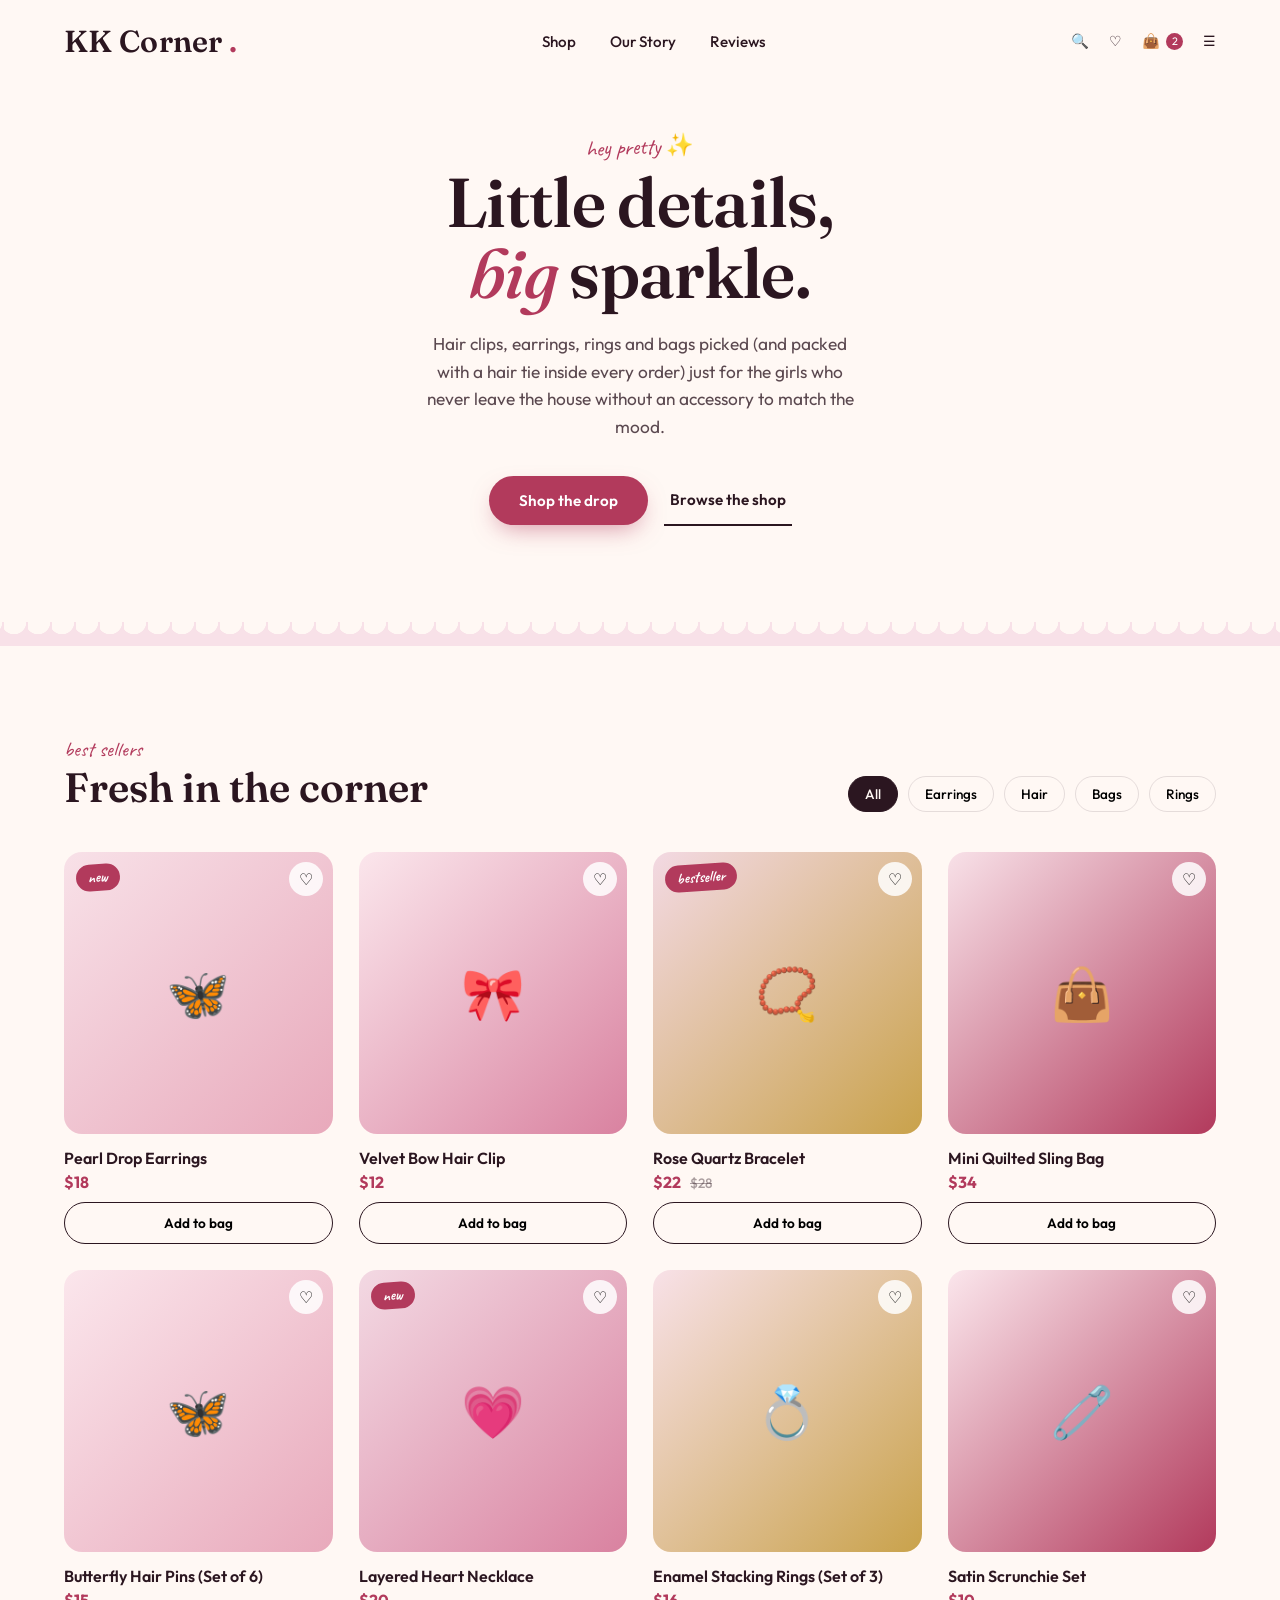
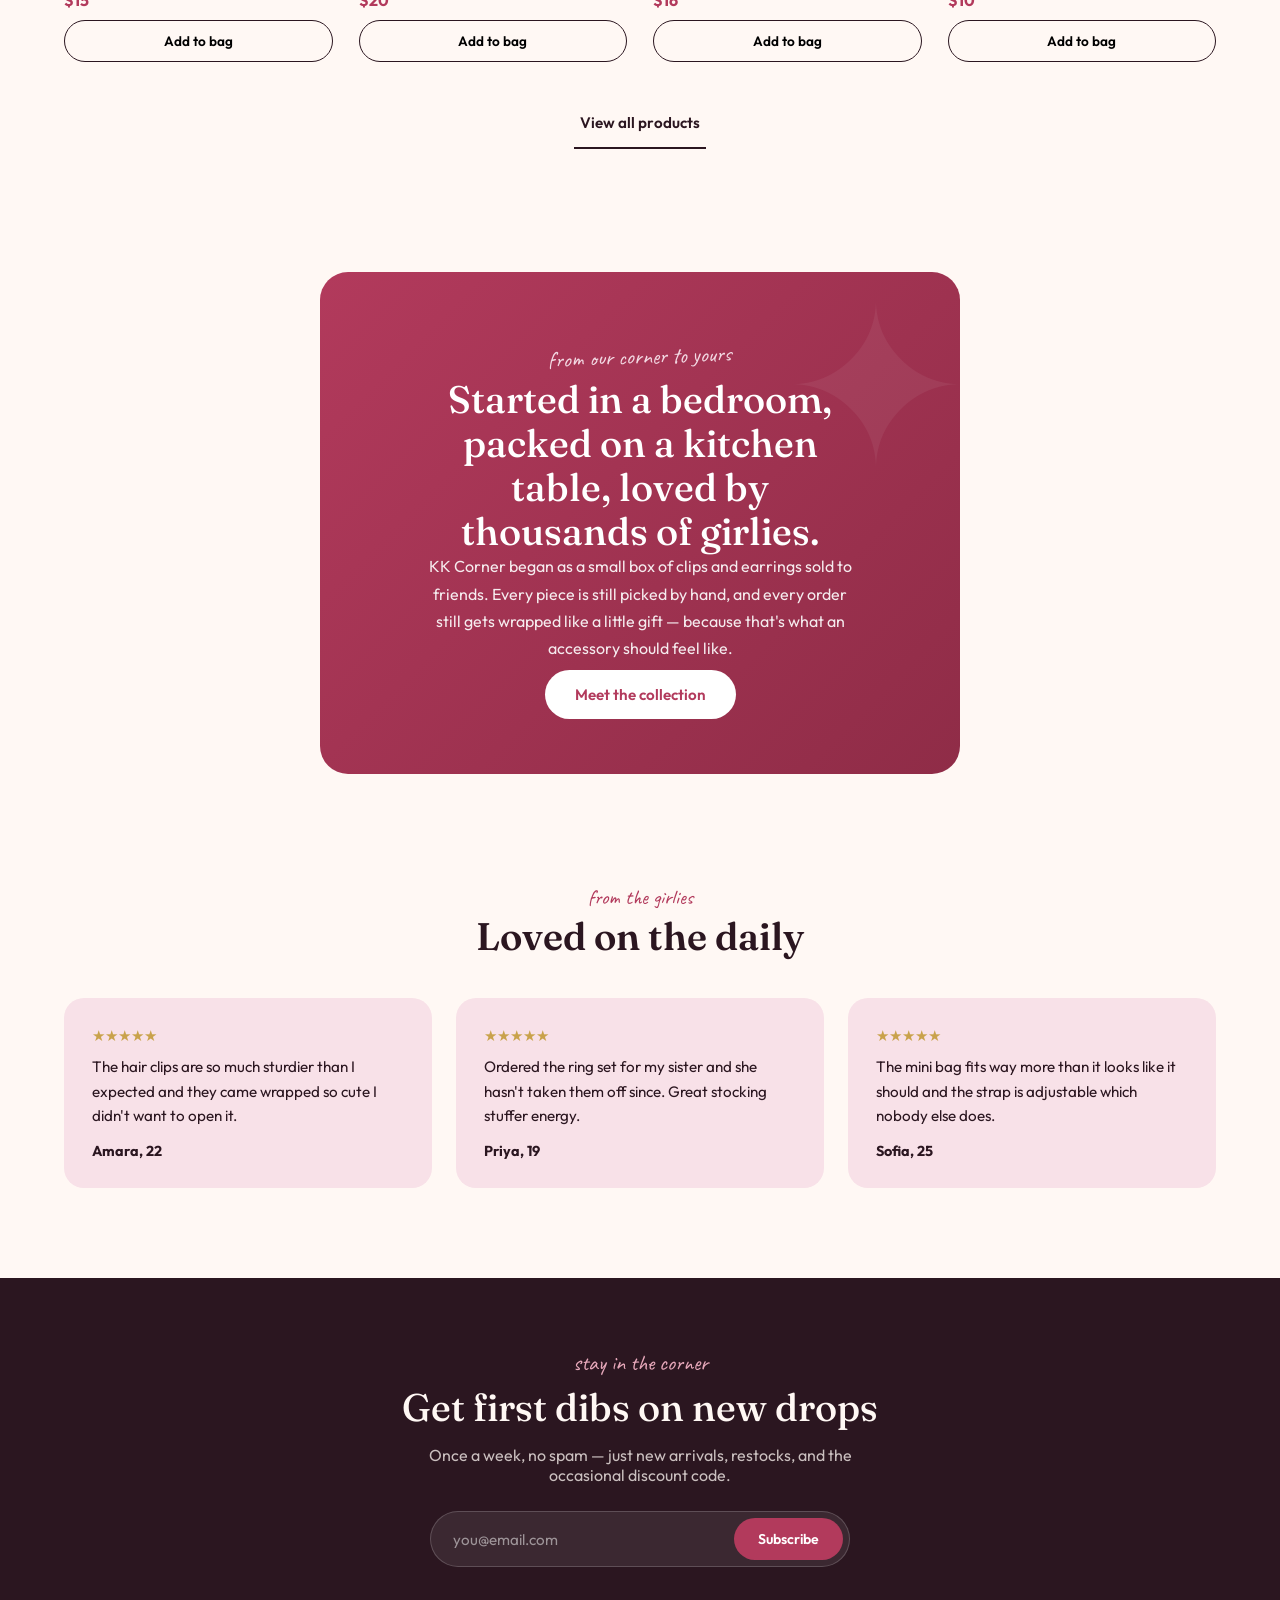
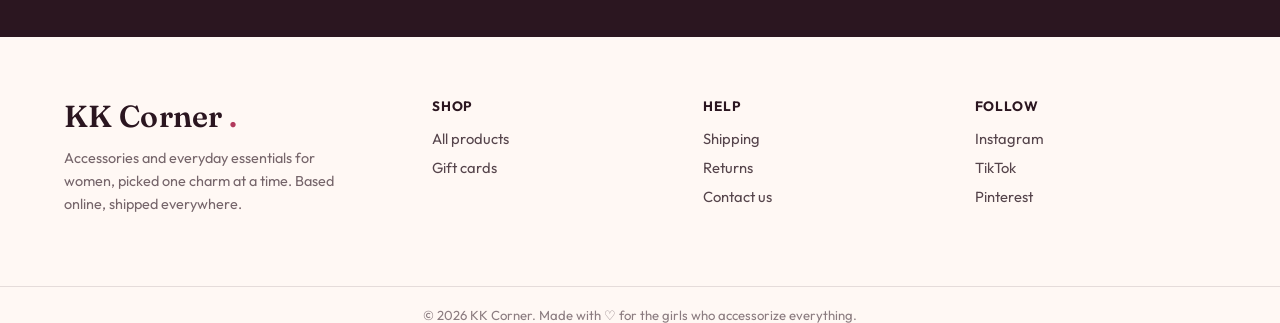
==== index.html @ ec926b60 "Add files via upload" ====
<!DOCTYPE html>
<html lang="en">
<head>
<meta charset="UTF-8">
<meta name="viewport" content="width=device-width, initial-scale=1.0">
<title>KK Corner — Little Details, Big Sparkle</title>
<link rel="preconnect" href="https://fonts.googleapis.com">
<link href="https://fonts.googleapis.com/css2?family=Fraunces:ital,opsz,wght@0,9..144,300;0,9..144,500;0,9..144,600;1,9..144,500&family=Outfit:wght@300;400;500;600;700&family=Caveat:wght@600;700&family=Dancing+Script:wght@600;700&display=swap" rel="stylesheet">
<style>
  :root{
    --cream:#FFF8F4;
    --ink:#2B1620;
    --rose:#E8A9BB;
    --rose-deep:#D982A0;
    --raspberry:#B23A5C;
    --blush:#F8E1E8;
    --gold:#C9A24B;
    --line: rgba(43,22,32,0.12);
    --serif:'Fraunces', serif;
    --sans:'Outfit', sans-serif;
    --hand:'Caveat', cursive;
    --script:'Dancing Script', cursive;
  }
  *{margin:0;padding:0;box-sizing:border-box;}
  body{
    background:var(--cream);
    color:var(--ink);
    font-family:var(--sans);
    -webkit-font-smoothing:antialiased;
    overflow-x:hidden;
  }
  a{color:inherit;text-decoration:none;}
  img{display:block;max-width:100%;}
  button{font-family:inherit;cursor:pointer;border:none;background:none;}

  @media (prefers-reduced-motion: reduce){
    *{animation:none !important; transition:none !important;}
  }

  /* ---------- Announcement bar ---------- */
  .announce{
    background:var(--ink);
    color:var(--blush);
    text-align:center;
    font-size:0.78rem;
    letter-spacing:0.08em;
    padding:8px 10px;
    text-transform:uppercase;
  }
  .announce span{color:var(--gold);}

  /* ---------- Header ---------- */
  header{
    display:flex;
    align-items:center;
    justify-content:space-between;
    padding:22px 5vw;
    position:relative;
    z-index:20;
  }
  .logo{
    font-family:var(--serif);
    font-size:1.9rem;
    font-weight:600;
    letter-spacing:0.01em;
    display:flex;
    align-items:baseline;
    gap:6px;
  }
  .logo .dot{color:var(--raspberry);}
  nav ul{
    display:flex;
    gap:34px;
    list-style:none;
    font-size:0.95rem;
    font-weight:500;
  }
  nav a{
    position:relative;
    padding-bottom:4px;
  }
  nav a::after{
    content:'';
    position:absolute;
    left:0; right:0; bottom:0;
    height:2px;
    background:var(--raspberry);
    transform:scaleX(0);
    transform-origin:left;
    transition:transform .25s ease;
  }
  nav a:hover::after{transform:scaleX(1);}
  .head-icons{
    display:flex;
    align-items:center;
    gap:20px;
  }
  .head-icons button{
    color:var(--ink);
    display:flex;
    align-items:center;
    gap:6px;
    font-size:0.9rem;
  }
  .bag-count{
    background:var(--raspberry);
    color:#fff;
    font-size:0.68rem;
    border-radius:50%;
    width:17px;height:17px;
    display:flex;align-items:center;justify-content:center;
  }
  .menu-toggle{display:none;font-size:1.6rem;}

  @media (max-width:860px){
    nav{display:none;}
    .menu-toggle{display:block;}
  }

  /* ---------- Hero ---------- */
  .hero{
    position:relative;
    padding:50px 5vw 80px;
    max-width:760px;
    margin:0 auto;
    text-align:center;
    min-height:60vh;
    display:flex;
    flex-direction:column;
    align-items:center;
  }
  .hero-eyebrow{
    font-family:var(--hand);
    font-size:1.4rem;
    color:var(--raspberry);
    transform:rotate(-2deg);
    display:inline-block;
    margin-bottom:6px;
  }
  .hero h1{
    font-family:var(--serif);
    font-weight:600;
    font-size:clamp(2.6rem, 5.4vw, 4.6rem);
    line-height:1.02;
    letter-spacing:-0.01em;
  }
  .hero h1 em{
    font-style:italic;
    font-weight:500;
    color:var(--raspberry);
  }
  .hero p{
    margin:22px auto 0;
    font-size:1.08rem;
    max-width:440px;
    line-height:1.6;
    color:rgba(43,22,32,0.78);
  }
  .hero-ctas{
    margin-top:34px;
    display:flex;
    gap:16px;
    align-items:center;
    justify-content:center;
    flex-wrap:wrap;
  }
  .btn-primary{
    background:var(--raspberry);
    color:#fff;
    padding:15px 30px;
    border-radius:999px;
    font-weight:600;
    font-size:0.95rem;
    box-shadow:0 10px 24px -8px rgba(178,58,92,0.55);
    transition:transform .2s ease, box-shadow .2s ease;
  }
  .btn-primary:hover{transform:translateY(-2px); box-shadow:0 14px 28px -8px rgba(178,58,92,0.65);}
  .btn-ghost{
    padding:15px 6px;
    font-weight:600;
    font-size:0.95rem;
    border-bottom:2px solid var(--ink);
  }

  @media (max-width:860px){
    .hero p{max-width:none;}
  }

  /* ---------- Scallop divider (signature) ---------- */
  .scallop{
    height:34px;
    width:100%;
    background:var(--cream);
    background-image: radial-gradient(circle at 10px 0, transparent 12px, var(--blush) 12.5px);
    background-size:24px 24px;
    background-repeat:repeat-x;
    background-position:top;
  }
  .scallop.flip{
    transform:scaleY(-1);
  }

  /* ---------- Category strip ---------- */
  .categories{
    background:var(--blush);
    padding:60px 5vw 70px;
  }
  .section-head{
    text-align:center;
    margin-bottom:38px;
  }
  .section-head .kicker{
    font-family:var(--hand);
    color:var(--raspberry);
    font-size:1.3rem;
  }
  .section-head h2{
    font-family:var(--serif);
    font-weight:600;
    font-size:clamp(1.8rem,3vw,2.6rem);
    margin-top:2px;
  }
  .cat-row{
    display:grid;
    grid-template-columns:repeat(6,1fr);
    gap:18px;
  }
  .cat-card{
    background:var(--cream);
    border-radius:20px;
    padding:26px 10px 18px;
    text-align:center;
    transition:transform .2s ease, box-shadow .2s ease;
    box-shadow:0 2px 0 var(--line);
  }
  .cat-card:hover{transform:translateY(-6px); box-shadow:0 14px 22px -12px rgba(43,22,32,0.25);}
  .cat-card .icon{font-size:2rem; margin-bottom:10px;}
  .cat-card span{font-size:0.86rem; font-weight:600;}
  @media (max-width:860px){
    .cat-row{grid-template-columns:repeat(3,1fr);}
  }
  @media (max-width:480px){
    .cat-row{grid-template-columns:repeat(2,1fr);}
  }

  /* ---------- Products ---------- */
  .shop{
    padding:80px 5vw 40px;
  }
  .shop-top{
    display:flex;
    justify-content:space-between;
    align-items:flex-end;
    margin-bottom:40px;
    flex-wrap:wrap;
    gap:16px;
  }
  .shop-top h2{
    font-family:var(--serif);
    font-size:clamp(1.9rem,3.2vw,2.7rem);
    font-weight:600;
  }
  .shop-top .kicker{font-family:var(--hand); color:var(--raspberry); font-size:1.3rem;}
  .filter-pills{display:flex; gap:10px; flex-wrap:wrap;}
  .pill{
    padding:8px 16px;
    border-radius:999px;
    border:1.5px solid var(--line);
    font-size:0.85rem;
    font-weight:500;
  }
  .pill.active{background:var(--ink); color:var(--cream); border-color:var(--ink);}

  .grid{
    display:grid;
    grid-template-columns:repeat(4,1fr);
    gap:26px;
  }
  @media (max-width:1080px){.grid{grid-template-columns:repeat(3,1fr);}}
  @media (max-width:760px){.grid{grid-template-columns:repeat(2,1fr);}}

  .card{
    position:relative;
  }
  .card-media{
    position:relative;
    border-radius:18px;
    aspect-ratio:1/1.05;
    display:flex;
    align-items:center;
    justify-content:center;
    font-size:3.2rem;
    overflow:hidden;
    margin-bottom:14px;
  }
  .card-media .tag{
    position:absolute;
    top:12px; left:12px;
    background:var(--raspberry);
    color:#fff;
    font-family:var(--hand);
    font-size:0.95rem;
    font-weight:700;
    padding:3px 12px 4px;
    border-radius:999px;
    transform:rotate(-4deg);
  }
  .card-media .fav{
    position:absolute;
    top:10px; right:10px;
    width:34px;height:34px;
    border-radius:50%;
    background:rgba(255,255,255,0.85);
    display:flex;align-items:center;justify-content:center;
    font-size:1rem;
    transition:transform .15s ease;
  }
  .card-media .fav:hover{transform:scale(1.12);}
  .card h3{
    font-size:1rem;
    font-weight:600;
    margin-bottom:4px;
  }
  .card .price{
    color:var(--raspberry);
    font-weight:700;
  }
  .card .price .was{
    color:rgba(43,22,32,0.4);
    text-decoration:line-through;
    font-weight:500;
    font-size:0.85rem;
    margin-left:6px;
  }
  .add-btn{
    margin-top:10px;
    width:100%;
    padding:11px 0;
    border-radius:999px;
    border:1.5px solid var(--ink);
    font-weight:600;
    font-size:0.85rem;
    transition:background .2s ease, color .2s ease;
  }
  .add-btn:hover{background:var(--ink); color:var(--cream);}

  .shop-more{
    text-align:center;
    margin:50px 0 10px;
  }

  /* ---------- Story banner ---------- */
  .story{
    margin:90px 5vw;
    background:linear-gradient(135deg, var(--raspberry), #8f2c47);
    border-radius:28px;
    padding:70px 8vw;
    color:#fff;
    max-width:640px;
    margin-left:auto;
    margin-right:auto;
    text-align:center;
    position:relative;
    overflow:hidden;
  }
  .story::before{
    content:'✦';
    position:absolute;
    right:-10px; top:-30px;
    font-size:14rem;
    color:rgba(255,255,255,0.06);
  }
  .story h2{
    font-family:var(--serif);
    font-size:clamp(1.8rem,3vw,2.5rem);
    line-height:1.15;
    font-weight:500;
  }
  .story p{
    opacity:0.9;
    line-height:1.7;
    margin-bottom:22px;
  }
  .story .btn-primary{background:#fff; color:var(--raspberry); box-shadow:none;}
  @media (max-width:820px){
    .story{padding:50px 8vw; margin:60px 5vw;}
  }

  /* ---------- Reviews ---------- */
  .reviews{
    padding:20px 5vw 90px;
  }
  .review-row{
    display:grid;
    grid-template-columns:repeat(3,1fr);
    gap:24px;
  }
  @media (max-width:860px){.review-row{grid-template-columns:1fr;}}
  .review-card{
    background:var(--blush);
    border-radius:20px;
    padding:28px;
  }
  .stars{color:var(--gold); margin-bottom:10px; font-size:0.95rem;}
  .review-card p{line-height:1.6; font-size:0.95rem; margin-bottom:14px;}
  .review-name{font-weight:700; font-size:0.9rem;}

  /* ---------- Newsletter ---------- */
  .newsletter{
    background:var(--ink);
    color:var(--cream);
    padding:70px 5vw;
    text-align:center;
  }
  .newsletter .kicker{font-family:var(--hand); color:var(--rose); font-size:1.4rem;}
  .newsletter h2{
    font-family:var(--serif);
    font-size:clamp(1.8rem,3vw,2.4rem);
    margin:6px 0 14px;
    font-weight:500;
  }
  .newsletter p{opacity:0.75; max-width:460px; margin:0 auto 26px;}
  .sub-form{
    display:flex;
    max-width:420px;
    margin:0 auto;
    background:rgba(255,255,255,0.08);
    border-radius:999px;
    padding:6px 6px 6px 22px;
    border:1px solid rgba(255,255,255,0.18);
  }
  .sub-form input{
    background:none;
    border:none;
    outline:none;
    flex:1;
    color:#fff;
    font-family:inherit;
    font-size:0.95rem;
  }
  .sub-form input::placeholder{color:rgba(255,255,255,0.5);}
  .sub-form button{
    background:var(--raspberry);
    color:#fff;
    padding:12px 24px;
    border-radius:999px;
    font-weight:600;
    font-size:0.88rem;
    white-space:nowrap;
  }

  /* ---------- Footer ---------- */
  footer{
    padding:60px 5vw 30px;
    display:grid;
    grid-template-columns:1.4fr 1fr 1fr 1fr;
    gap:30px;
  }
  footer .logo{margin-bottom:12px;}
  footer p{color:rgba(43,22,32,0.65); font-size:0.9rem; line-height:1.6; max-width:280px;}
  footer h4{font-size:0.85rem; text-transform:uppercase; letter-spacing:0.06em; margin-bottom:14px;}
  footer ul{list-style:none; display:flex; flex-direction:column; gap:10px; font-size:0.92rem; color:rgba(43,22,32,0.8);}
  .foot-bottom{
    border-top:1px solid var(--line);
    margin-top:40px;
    padding-top:20px;
    text-align:center;
    font-size:0.82rem;
    color:rgba(43,22,32,0.55);
  }
  @media (max-width:760px){
    footer{grid-template-columns:1fr 1fr;}
  }
</style>
</head>
<body>

  <header>
    <div class="logo">KK Corner<span class="dot">.</span></div>
    <nav>
      <ul>
        <li><a href="#shop">Shop</a></li>
        <li><a href="#story">Our Story</a></li>
        <li><a href="#reviews">Reviews</a></li>
      </ul>
    </nav>
    <div class="head-icons">
      <button aria-label="Search">🔍</button>
      <button aria-label="Wishlist">♡</button>
      <button aria-label="Bag">👜 <span class="bag-count">2</span></button>
      <button class="menu-toggle" aria-label="Menu">☰</button>
    </div>
  </header>

  <section class="hero">
    <div>
      <span class="hero-eyebrow">hey pretty ✨</span>
      <h1>Little details,<br><em>big</em> sparkle.</h1>
      <p>Hair clips, earrings, rings and bags picked (and packed with a hair tie inside every order) just for the girls who never leave the house without an accessory to match the mood.</p>
      <div class="hero-ctas">
        <a href="#shop" class="btn-primary">Shop the drop</a>
        <a href="#shop" class="btn-ghost">Browse the shop</a>
      </div>
    </div>
  </section>

  <div class="scallop"></div>

  <section class="shop" id="shop">
    <div class="shop-top">
      <div>
        <span class="kicker">best sellers</span>
        <h2>Fresh in the corner</h2>
      </div>
      <div class="filter-pills">
        <button class="pill active">All</button>
        <button class="pill">Earrings</button>
        <button class="pill">Hair</button>
        <button class="pill">Bags</button>
        <button class="pill">Rings</button>
      </div>
    </div>

    <div class="grid">
      <div class="card">
        <div class="card-media" style="background:linear-gradient(135deg,#F8E1E8,#E8A9BB);">
          <span class="tag">new</span>
          <button class="fav" aria-label="Save">♡</button>
          🦋
        </div>
        <h3>Pearl Drop Earrings</h3>
        <div class="price">$18</div>
        <button class="add-btn">Add to bag</button>
      </div>

      <div class="card">
        <div class="card-media" style="background:linear-gradient(135deg,#FBE6EC,#D982A0);">
          <button class="fav" aria-label="Save">♡</button>
          🎀
        </div>
        <h3>Velvet Bow Hair Clip</h3>
        <div class="price">$12</div>
        <button class="add-btn">Add to bag</button>
      </div>

      <div class="card">
        <div class="card-media" style="background:linear-gradient(135deg,#F3D9E3,#C9A24B);">
          <span class="tag">bestseller</span>
          <button class="fav" aria-label="Save">♡</button>
          📿
        </div>
        <h3>Rose Quartz Bracelet</h3>
        <div class="price">$22 <span class="was">$28</span></div>
        <button class="add-btn">Add to bag</button>
      </div>

      <div class="card">
        <div class="card-media" style="background:linear-gradient(135deg,#F8E1E8,#B23A5C);">
          <button class="fav" aria-label="Save">♡</button>
          👜
        </div>
        <h3>Mini Quilted Sling Bag</h3>
        <div class="price">$34</div>
        <button class="add-btn">Add to bag</button>
      </div>

      <div class="card">
        <div class="card-media" style="background:linear-gradient(135deg,#FBE6EC,#E8A9BB);">
          <button class="fav" aria-label="Save">♡</button>
          🦋
        </div>
        <h3>Butterfly Hair Pins (Set of 6)</h3>
        <div class="price">$15</div>
        <button class="add-btn">Add to bag</button>
      </div>

      <div class="card">
        <div class="card-media" style="background:linear-gradient(135deg,#F3D9E3,#D982A0);">
          <span class="tag">new</span>
          <button class="fav" aria-label="Save">♡</button>
          💗
        </div>
        <h3>Layered Heart Necklace</h3>
        <div class="price">$20</div>
        <button class="add-btn">Add to bag</button>
      </div>

      <div class="card">
        <div class="card-media" style="background:linear-gradient(135deg,#F8E1E8,#C9A24B);">
          <button class="fav" aria-label="Save">♡</button>
          💍
        </div>
        <h3>Enamel Stacking Rings (Set of 3)</h3>
        <div class="price">$16</div>
        <button class="add-btn">Add to bag</button>
      </div>

      <div class="card">
        <div class="card-media" style="background:linear-gradient(135deg,#FBE6EC,#B23A5C);">
          <button class="fav" aria-label="Save">♡</button>
          🧷
        </div>
        <h3>Satin Scrunchie Set</h3>
        <div class="price">$10</div>
        <button class="add-btn">Add to bag</button>
      </div>
    </div>

    <div class="shop-more">
      <a href="#" class="btn-ghost">View all products</a>
    </div>
  </section>

  <section class="story" id="story">
    <div>
      <span class="hero-eyebrow" style="color:#F3D9E3;">from our corner to yours</span>
      <h2>Started in a bedroom, packed on a kitchen table, loved by thousands of girlies.</h2>
      <p>KK Corner began as a small box of clips and earrings sold to friends. Every piece is still picked by hand, and every order still gets wrapped like a little gift — because that's what an accessory should feel like.</p>
      <a href="#shop" class="btn-primary">Meet the collection</a>
    </div>
  </section>

  <section class="reviews" id="reviews">
    <div class="section-head">
      <span class="kicker">from the girlies</span>
      <h2>Loved on the daily</h2>
    </div>
    <div class="review-row">
      <div class="review-card">
        <div class="stars">★★★★★</div>
        <p>The hair clips are so much sturdier than I expected and they came wrapped so cute I didn't want to open it.</p>
        <div class="review-name">Amara, 22</div>
      </div>
      <div class="review-card">
        <div class="stars">★★★★★</div>
        <p>Ordered the ring set for my sister and she hasn't taken them off since. Great stocking stuffer energy.</p>
        <div class="review-name">Priya, 19</div>
      </div>
      <div class="review-card">
        <div class="stars">★★★★★</div>
        <p>The mini bag fits way more than it looks like it should and the strap is adjustable which nobody else does.</p>
        <div class="review-name">Sofia, 25</div>
      </div>
    </div>
  </section>

  <section class="newsletter">
    <span class="kicker">stay in the corner</span>
    <h2>Get first dibs on new drops</h2>
    <p>Once a week, no spam — just new arrivals, restocks, and the occasional discount code.</p>
    <form class="sub-form" onsubmit="event.preventDefault(); this.querySelector('button').textContent='Subscribed ♡';">
      <input type="email" placeholder="you@email.com" required>
      <button type="submit">Subscribe</button>
    </form>
  </section>

  <footer>
    <div>
      <div class="logo">KK Corner<span class="dot">.</span></div>
      <p>Accessories and everyday essentials for women, picked one charm at a time. Based online, shipped everywhere.</p>
    </div>
    <div>
      <h4>Shop</h4>
      <ul>
        <li><a href="#shop">All products</a></li>
        <li><a href="#">Gift cards</a></li>
      </ul>
    </div>
    <div>
      <h4>Help</h4>
      <ul>
        <li><a href="#">Shipping</a></li>
        <li><a href="#">Returns</a></li>
        <li><a href="#">Contact us</a></li>
      </ul>
    </div>
    <div>
      <h4>Follow</h4>
      <ul>
        <li><a href="#">Instagram</a></li>
        <li><a href="#">TikTok</a></li>
        <li><a href="#">Pinterest</a></li>
      </ul>
    </div>
  </footer>
  <div class="foot-bottom">© 2026 KK Corner. Made with ♡ for the girls who accessorize everything.</div>

</body>
</html>
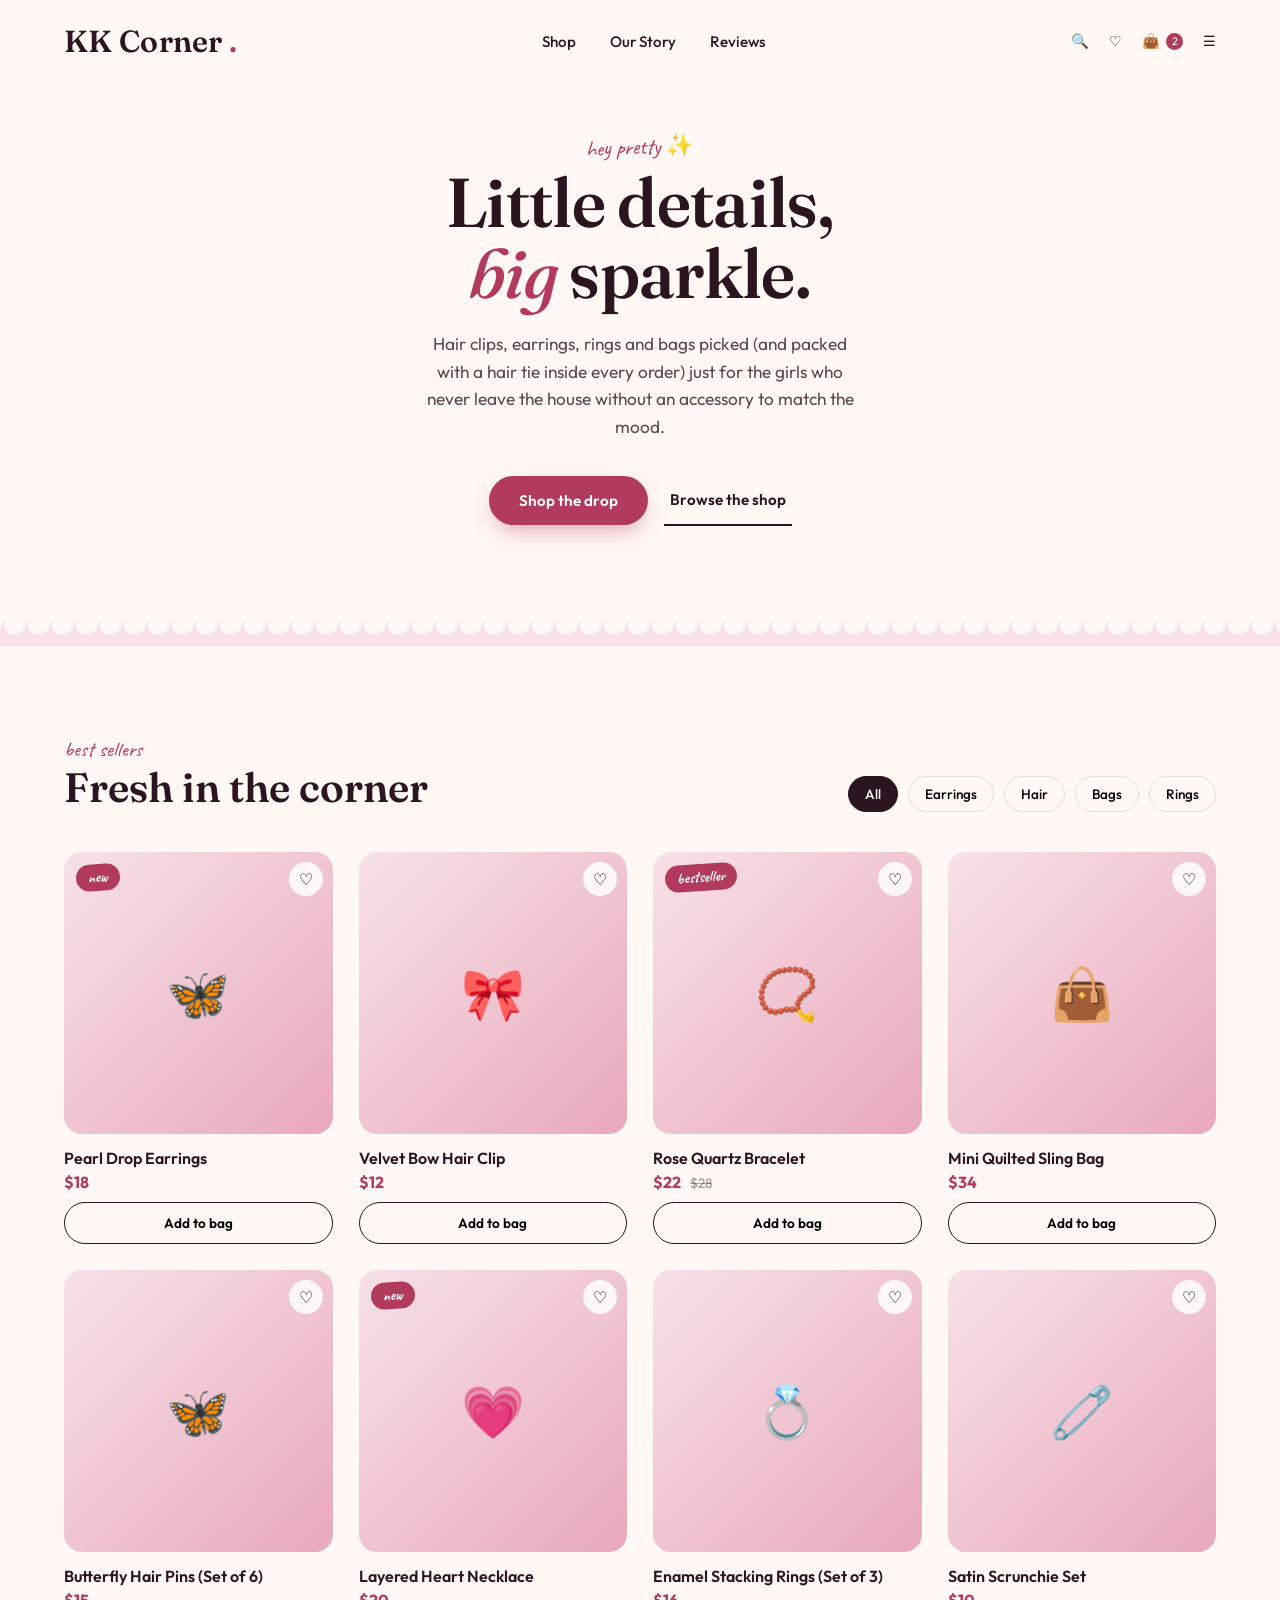
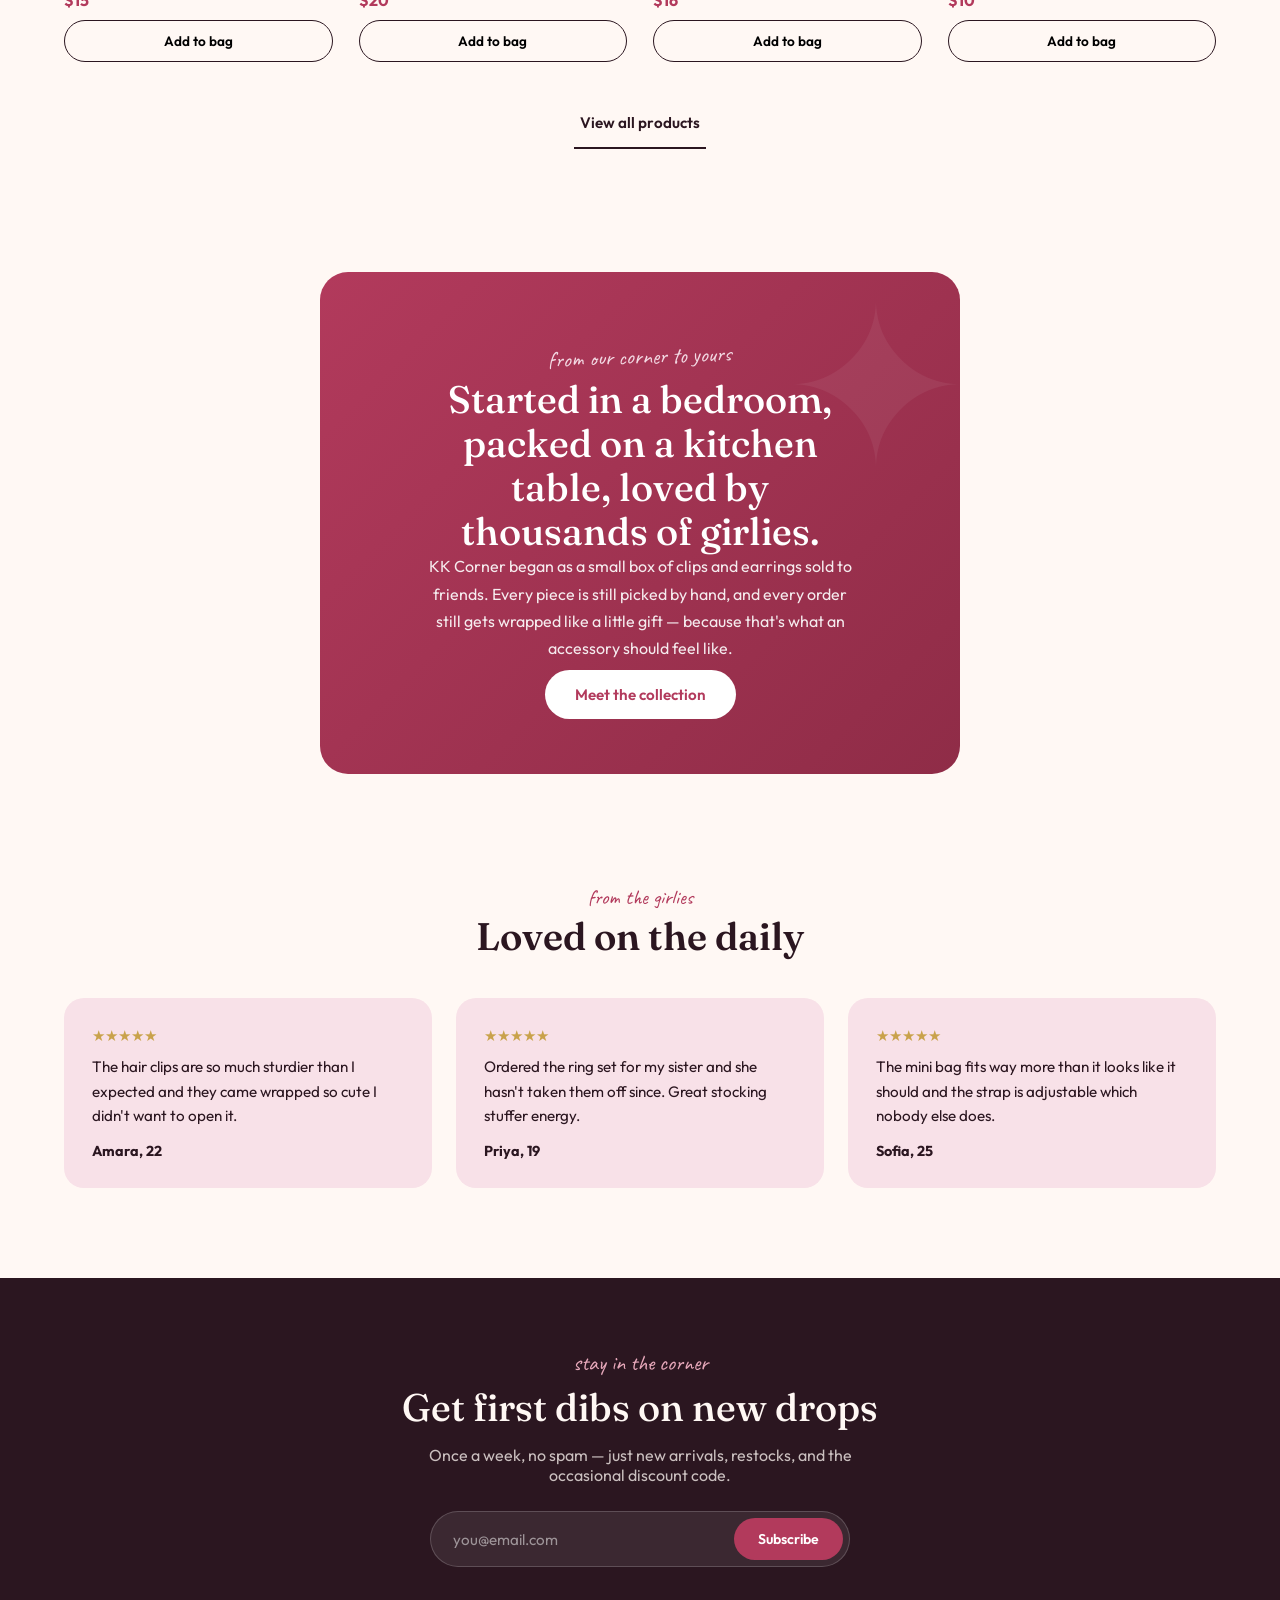
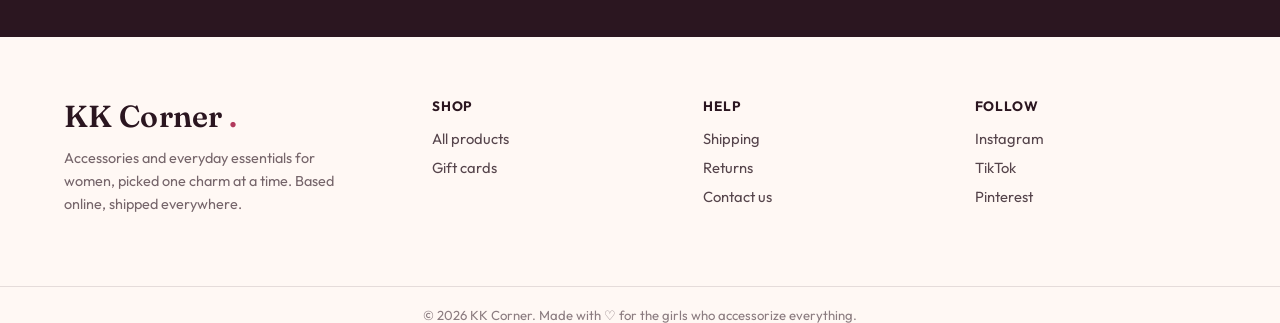
==== commit 70305295: "Add files via upload" ====
--- a/index.html
+++ b/index.html
@@ -6,472 +6,7 @@
 <title>KK Corner — Little Details, Big Sparkle</title>
 <link rel="preconnect" href="https://fonts.googleapis.com">
 <link href="https://fonts.googleapis.com/css2?family=Fraunces:ital,opsz,wght@0,9..144,300;0,9..144,500;0,9..144,600;1,9..144,500&family=Outfit:wght@300;400;500;600;700&family=Caveat:wght@600;700&family=Dancing+Script:wght@600;700&display=swap" rel="stylesheet">
-<style>
-  :root{
-    --cream:#FFF8F4;
-    --ink:#2B1620;
-    --rose:#E8A9BB;
-    --rose-deep:#D982A0;
-    --raspberry:#B23A5C;
-    --blush:#F8E1E8;
-    --gold:#C9A24B;
-    --line: rgba(43,22,32,0.12);
-    --serif:'Fraunces', serif;
-    --sans:'Outfit', sans-serif;
-    --hand:'Caveat', cursive;
-    --script:'Dancing Script', cursive;
-  }
-  *{margin:0;padding:0;box-sizing:border-box;}
-  body{
-    background:var(--cream);
-    color:var(--ink);
-    font-family:var(--sans);
-    -webkit-font-smoothing:antialiased;
-    overflow-x:hidden;
-  }
-  a{color:inherit;text-decoration:none;}
-  img{display:block;max-width:100%;}
-  button{font-family:inherit;cursor:pointer;border:none;background:none;}
-
-  @media (prefers-reduced-motion: reduce){
-    *{animation:none !important; transition:none !important;}
-  }
-
-  /* ---------- Announcement bar ---------- */
-  .announce{
-    background:var(--ink);
-    color:var(--blush);
-    text-align:center;
-    font-size:0.78rem;
-    letter-spacing:0.08em;
-    padding:8px 10px;
-    text-transform:uppercase;
-  }
-  .announce span{color:var(--gold);}
-
-  /* ---------- Header ---------- */
-  header{
-    display:flex;
-    align-items:center;
-    justify-content:space-between;
-    padding:22px 5vw;
-    position:relative;
-    z-index:20;
-  }
-  .logo{
-    font-family:var(--serif);
-    font-size:1.9rem;
-    font-weight:600;
-    letter-spacing:0.01em;
-    display:flex;
-    align-items:baseline;
-    gap:6px;
-  }
-  .logo .dot{color:var(--raspberry);}
-  nav ul{
-    display:flex;
-    gap:34px;
-    list-style:none;
-    font-size:0.95rem;
-    font-weight:500;
-  }
-  nav a{
-    position:relative;
-    padding-bottom:4px;
-  }
-  nav a::after{
-    content:'';
-    position:absolute;
-    left:0; right:0; bottom:0;
-    height:2px;
-    background:var(--raspberry);
-    transform:scaleX(0);
-    transform-origin:left;
-    transition:transform .25s ease;
-  }
-  nav a:hover::after{transform:scaleX(1);}
-  .head-icons{
-    display:flex;
-    align-items:center;
-    gap:20px;
-  }
-  .head-icons button{
-    color:var(--ink);
-    display:flex;
-    align-items:center;
-    gap:6px;
-    font-size:0.9rem;
-  }
-  .bag-count{
-    background:var(--raspberry);
-    color:#fff;
-    font-size:0.68rem;
-    border-radius:50%;
-    width:17px;height:17px;
-    display:flex;align-items:center;justify-content:center;
-  }
-  .menu-toggle{display:none;font-size:1.6rem;}
-
-  @media (max-width:860px){
-    nav{display:none;}
-    .menu-toggle{display:block;}
-  }
-
-  /* ---------- Hero ---------- */
-  .hero{
-    position:relative;
-    padding:50px 5vw 80px;
-    max-width:760px;
-    margin:0 auto;
-    text-align:center;
-    min-height:60vh;
-    display:flex;
-    flex-direction:column;
-    align-items:center;
-  }
-  .hero-eyebrow{
-    font-family:var(--hand);
-    font-size:1.4rem;
-    color:var(--raspberry);
-    transform:rotate(-2deg);
-    display:inline-block;
-    margin-bottom:6px;
-  }
-  .hero h1{
-    font-family:var(--serif);
-    font-weight:600;
-    font-size:clamp(2.6rem, 5.4vw, 4.6rem);
-    line-height:1.02;
-    letter-spacing:-0.01em;
-  }
-  .hero h1 em{
-    font-style:italic;
-    font-weight:500;
-    color:var(--raspberry);
-  }
-  .hero p{
-    margin:22px auto 0;
-    font-size:1.08rem;
-    max-width:440px;
-    line-height:1.6;
-    color:rgba(43,22,32,0.78);
-  }
-  .hero-ctas{
-    margin-top:34px;
-    display:flex;
-    gap:16px;
-    align-items:center;
-    justify-content:center;
-    flex-wrap:wrap;
-  }
-  .btn-primary{
-    background:var(--raspberry);
-    color:#fff;
-    padding:15px 30px;
-    border-radius:999px;
-    font-weight:600;
-    font-size:0.95rem;
-    box-shadow:0 10px 24px -8px rgba(178,58,92,0.55);
-    transition:transform .2s ease, box-shadow .2s ease;
-  }
-  .btn-primary:hover{transform:translateY(-2px); box-shadow:0 14px 28px -8px rgba(178,58,92,0.65);}
-  .btn-ghost{
-    padding:15px 6px;
-    font-weight:600;
-    font-size:0.95rem;
-    border-bottom:2px solid var(--ink);
-  }
-
-  @media (max-width:860px){
-    .hero p{max-width:none;}
-  }
-
-  /* ---------- Scallop divider (signature) ---------- */
-  .scallop{
-    height:34px;
-    width:100%;
-    background:var(--cream);
-    background-image: radial-gradient(circle at 10px 0, transparent 12px, var(--blush) 12.5px);
-    background-size:24px 24px;
-    background-repeat:repeat-x;
-    background-position:top;
-  }
-  .scallop.flip{
-    transform:scaleY(-1);
-  }
-
-  /* ---------- Category strip ---------- */
-  .categories{
-    background:var(--blush);
-    padding:60px 5vw 70px;
-  }
-  .section-head{
-    text-align:center;
-    margin-bottom:38px;
-  }
-  .section-head .kicker{
-    font-family:var(--hand);
-    color:var(--raspberry);
-    font-size:1.3rem;
-  }
-  .section-head h2{
-    font-family:var(--serif);
-    font-weight:600;
-    font-size:clamp(1.8rem,3vw,2.6rem);
-    margin-top:2px;
-  }
-  .cat-row{
-    display:grid;
-    grid-template-columns:repeat(6,1fr);
-    gap:18px;
-  }
-  .cat-card{
-    background:var(--cream);
-    border-radius:20px;
-    padding:26px 10px 18px;
-    text-align:center;
-    transition:transform .2s ease, box-shadow .2s ease;
-    box-shadow:0 2px 0 var(--line);
-  }
-  .cat-card:hover{transform:translateY(-6px); box-shadow:0 14px 22px -12px rgba(43,22,32,0.25);}
-  .cat-card .icon{font-size:2rem; margin-bottom:10px;}
-  .cat-card span{font-size:0.86rem; font-weight:600;}
-  @media (max-width:860px){
-    .cat-row{grid-template-columns:repeat(3,1fr);}
-  }
-  @media (max-width:480px){
-    .cat-row{grid-template-columns:repeat(2,1fr);}
-  }
-
-  /* ---------- Products ---------- */
-  .shop{
-    padding:80px 5vw 40px;
-  }
-  .shop-top{
-    display:flex;
-    justify-content:space-between;
-    align-items:flex-end;
-    margin-bottom:40px;
-    flex-wrap:wrap;
-    gap:16px;
-  }
-  .shop-top h2{
-    font-family:var(--serif);
-    font-size:clamp(1.9rem,3.2vw,2.7rem);
-    font-weight:600;
-  }
-  .shop-top .kicker{font-family:var(--hand); color:var(--raspberry); font-size:1.3rem;}
-  .filter-pills{display:flex; gap:10px; flex-wrap:wrap;}
-  .pill{
-    padding:8px 16px;
-    border-radius:999px;
-    border:1.5px solid var(--line);
-    font-size:0.85rem;
-    font-weight:500;
-  }
-  .pill.active{background:var(--ink); color:var(--cream); border-color:var(--ink);}
-
-  .grid{
-    display:grid;
-    grid-template-columns:repeat(4,1fr);
-    gap:26px;
-  }
-  @media (max-width:1080px){.grid{grid-template-columns:repeat(3,1fr);}}
-  @media (max-width:760px){.grid{grid-template-columns:repeat(2,1fr);}}
-
-  .card{
-    position:relative;
-  }
-  .card-media{
-    position:relative;
-    border-radius:18px;
-    aspect-ratio:1/1.05;
-    display:flex;
-    align-items:center;
-    justify-content:center;
-    font-size:3.2rem;
-    overflow:hidden;
-    margin-bottom:14px;
-  }
-  .card-media .tag{
-    position:absolute;
-    top:12px; left:12px;
-    background:var(--raspberry);
-    color:#fff;
-    font-family:var(--hand);
-    font-size:0.95rem;
-    font-weight:700;
-    padding:3px 12px 4px;
-    border-radius:999px;
-    transform:rotate(-4deg);
-  }
-  .card-media .fav{
-    position:absolute;
-    top:10px; right:10px;
-    width:34px;height:34px;
-    border-radius:50%;
-    background:rgba(255,255,255,0.85);
-    display:flex;align-items:center;justify-content:center;
-    font-size:1rem;
-    transition:transform .15s ease;
-  }
-  .card-media .fav:hover{transform:scale(1.12);}
-  .card h3{
-    font-size:1rem;
-    font-weight:600;
-    margin-bottom:4px;
-  }
-  .card .price{
-    color:var(--raspberry);
-    font-weight:700;
-  }
-  .card .price .was{
-    color:rgba(43,22,32,0.4);
-    text-decoration:line-through;
-    font-weight:500;
-    font-size:0.85rem;
-    margin-left:6px;
-  }
-  .add-btn{
-    margin-top:10px;
-    width:100%;
-    padding:11px 0;
-    border-radius:999px;
-    border:1.5px solid var(--ink);
-    font-weight:600;
-    font-size:0.85rem;
-    transition:background .2s ease, color .2s ease;
-  }
-  .add-btn:hover{background:var(--ink); color:var(--cream);}
-
-  .shop-more{
-    text-align:center;
-    margin:50px 0 10px;
-  }
-
-  /* ---------- Story banner ---------- */
-  .story{
-    margin:90px 5vw;
-    background:linear-gradient(135deg, var(--raspberry), #8f2c47);
-    border-radius:28px;
-    padding:70px 8vw;
-    color:#fff;
-    max-width:640px;
-    margin-left:auto;
-    margin-right:auto;
-    text-align:center;
-    position:relative;
-    overflow:hidden;
-  }
-  .story::before{
-    content:'✦';
-    position:absolute;
-    right:-10px; top:-30px;
-    font-size:14rem;
-    color:rgba(255,255,255,0.06);
-  }
-  .story h2{
-    font-family:var(--serif);
-    font-size:clamp(1.8rem,3vw,2.5rem);
-    line-height:1.15;
-    font-weight:500;
-  }
-  .story p{
-    opacity:0.9;
-    line-height:1.7;
-    margin-bottom:22px;
-  }
-  .story .btn-primary{background:#fff; color:var(--raspberry); box-shadow:none;}
-  @media (max-width:820px){
-    .story{padding:50px 8vw; margin:60px 5vw;}
-  }
-
-  /* ---------- Reviews ---------- */
-  .reviews{
-    padding:20px 5vw 90px;
-  }
-  .review-row{
-    display:grid;
-    grid-template-columns:repeat(3,1fr);
-    gap:24px;
-  }
-  @media (max-width:860px){.review-row{grid-template-columns:1fr;}}
-  .review-card{
-    background:var(--blush);
-    border-radius:20px;
-    padding:28px;
-  }
-  .stars{color:var(--gold); margin-bottom:10px; font-size:0.95rem;}
-  .review-card p{line-height:1.6; font-size:0.95rem; margin-bottom:14px;}
-  .review-name{font-weight:700; font-size:0.9rem;}
-
-  /* ---------- Newsletter ---------- */
-  .newsletter{
-    background:var(--ink);
-    color:var(--cream);
-    padding:70px 5vw;
-    text-align:center;
-  }
-  .newsletter .kicker{font-family:var(--hand); color:var(--rose); font-size:1.4rem;}
-  .newsletter h2{
-    font-family:var(--serif);
-    font-size:clamp(1.8rem,3vw,2.4rem);
-    margin:6px 0 14px;
-    font-weight:500;
-  }
-  .newsletter p{opacity:0.75; max-width:460px; margin:0 auto 26px;}
-  .sub-form{
-    display:flex;
-    max-width:420px;
-    margin:0 auto;
-    background:rgba(255,255,255,0.08);
-    border-radius:999px;
-    padding:6px 6px 6px 22px;
-    border:1px solid rgba(255,255,255,0.18);
-  }
-  .sub-form input{
-    background:none;
-    border:none;
-    outline:none;
-    flex:1;
-    color:#fff;
-    font-family:inherit;
-    font-size:0.95rem;
-  }
-  .sub-form input::placeholder{color:rgba(255,255,255,0.5);}
-  .sub-form button{
-    background:var(--raspberry);
-    color:#fff;
-    padding:12px 24px;
-    border-radius:999px;
-    font-weight:600;
-    font-size:0.88rem;
-    white-space:nowrap;
-  }
-
-  /* ---------- Footer ---------- */
-  footer{
-    padding:60px 5vw 30px;
-    display:grid;
-    grid-template-columns:1.4fr 1fr 1fr 1fr;
-    gap:30px;
-  }
-  footer .logo{margin-bottom:12px;}
-  footer p{color:rgba(43,22,32,0.65); font-size:0.9rem; line-height:1.6; max-width:280px;}
-  footer h4{font-size:0.85rem; text-transform:uppercase; letter-spacing:0.06em; margin-bottom:14px;}
-  footer ul{list-style:none; display:flex; flex-direction:column; gap:10px; font-size:0.92rem; color:rgba(43,22,32,0.8);}
-  .foot-bottom{
-    border-top:1px solid var(--line);
-    margin-top:40px;
-    padding-top:20px;
-    text-align:center;
-    font-size:0.82rem;
-    color:rgba(43,22,32,0.55);
-  }
-  @media (max-width:760px){
-    footer{grid-template-columns:1fr 1fr;}
-  }
-</style>
+<link rel="stylesheet" href="style.css">
 </head>
 <body>
 
@@ -521,89 +56,8 @@
       </div>
     </div>
 
-    <div class="grid">
-      <div class="card">
-        <div class="card-media" style="background:linear-gradient(135deg,#F8E1E8,#E8A9BB);">
-          <span class="tag">new</span>
-          <button class="fav" aria-label="Save">♡</button>
-          🦋
-        </div>
-        <h3>Pearl Drop Earrings</h3>
-        <div class="price">$18</div>
-        <button class="add-btn">Add to bag</button>
-      </div>
-
-      <div class="card">
-        <div class="card-media" style="background:linear-gradient(135deg,#FBE6EC,#D982A0);">
-          <button class="fav" aria-label="Save">♡</button>
-          🎀
-        </div>
-        <h3>Velvet Bow Hair Clip</h3>
-        <div class="price">$12</div>
-        <button class="add-btn">Add to bag</button>
-      </div>
-
-      <div class="card">
-        <div class="card-media" style="background:linear-gradient(135deg,#F3D9E3,#C9A24B);">
-          <span class="tag">bestseller</span>
-          <button class="fav" aria-label="Save">♡</button>
-          📿
-        </div>
-        <h3>Rose Quartz Bracelet</h3>
-        <div class="price">$22 <span class="was">$28</span></div>
-        <button class="add-btn">Add to bag</button>
-      </div>
-
-      <div class="card">
-        <div class="card-media" style="background:linear-gradient(135deg,#F8E1E8,#B23A5C);">
-          <button class="fav" aria-label="Save">♡</button>
-          👜
-        </div>
-        <h3>Mini Quilted Sling Bag</h3>
-        <div class="price">$34</div>
-        <button class="add-btn">Add to bag</button>
-      </div>
-
-      <div class="card">
-        <div class="card-media" style="background:linear-gradient(135deg,#FBE6EC,#E8A9BB);">
-          <button class="fav" aria-label="Save">♡</button>
-          🦋
-        </div>
-        <h3>Butterfly Hair Pins (Set of 6)</h3>
-        <div class="price">$15</div>
-        <button class="add-btn">Add to bag</button>
-      </div>
-
-      <div class="card">
-        <div class="card-media" style="background:linear-gradient(135deg,#F3D9E3,#D982A0);">
-          <span class="tag">new</span>
-          <button class="fav" aria-label="Save">♡</button>
-          💗
-        </div>
-        <h3>Layered Heart Necklace</h3>
-        <div class="price">$20</div>
-        <button class="add-btn">Add to bag</button>
-      </div>
-
-      <div class="card">
-        <div class="card-media" style="background:linear-gradient(135deg,#F8E1E8,#C9A24B);">
-          <button class="fav" aria-label="Save">♡</button>
-          💍
-        </div>
-        <h3>Enamel Stacking Rings (Set of 3)</h3>
-        <div class="price">$16</div>
-        <button class="add-btn">Add to bag</button>
-      </div>
-
-      <div class="card">
-        <div class="card-media" style="background:linear-gradient(135deg,#FBE6EC,#B23A5C);">
-          <button class="fav" aria-label="Save">♡</button>
-          🧷
-        </div>
-        <h3>Satin Scrunchie Set</h3>
-        <div class="price">$10</div>
-        <button class="add-btn">Add to bag</button>
-      </div>
+    <div class="grid" id="productGrid">
+      <p style="opacity:0.6;">Loading products…</p>
     </div>
 
     <div class="shop-more">
@@ -685,5 +139,69 @@
   </footer>
   <div class="foot-bottom">© 2026 KK Corner. Made with ♡ for the girls who accessorize everything.</div>
 
+  <script>
+    let ALL_PRODUCTS = [];
+
+    function money(n){ return '$' + Number(n).toFixed(0); }
+
+    function cardHTML(p){
+      const bg = p.gradient || 'linear-gradient(135deg,#F8E1E8,#E8A9BB)';
+      const img = p.image
+        ? `<img src="${p.image}" alt="${p.name}" style="width:100%;height:100%;object-fit:cover;">`
+        : (p.emoji || '✨');
+      const tag = p.tag ? `<span class="tag">${p.tag}</span>` : '';
+      const was = p.wasPrice ? `<span class="was">${money(p.wasPrice)}</span>` : '';
+      return `
+        <div class="card">
+          <a href="product.html?id=${encodeURIComponent(p.id)}">
+            <div class="card-media" style="background:${bg};">
+              ${tag}
+              <button class="fav" aria-label="Save" onclick="event.preventDefault()">♡</button>
+              ${img}
+            </div>
+            <h3>${p.name}</h3>
+          </a>
+          <div class="price">${money(p.price)} ${was}</div>
+          <button class="add-btn">Add to bag</button>
+        </div>`;
+    }
+
+    function renderProducts(list){
+      const grid = document.getElementById('productGrid');
+      if(!list.length){
+        grid.innerHTML = '<p style="opacity:0.6;">No products yet — add some from the admin page.</p>';
+        return;
+      }
+      grid.innerHTML = list.map(cardHTML).join('');
+    }
+
+    function setupFilters(){
+      const pills = document.querySelectorAll('.filter-pills .pill');
+      pills.forEach(pill => {
+        pill.addEventListener('click', () => {
+          pills.forEach(p => p.classList.remove('active'));
+          pill.classList.add('active');
+          const cat = pill.textContent.trim();
+          if(cat === 'All'){
+            renderProducts(ALL_PRODUCTS);
+          } else {
+            renderProducts(ALL_PRODUCTS.filter(p => (p.category || '').toLowerCase().includes(cat.toLowerCase())));
+          }
+        });
+      });
+    }
+
+    fetch('products.json?_=' + Date.now())
+      .then(r => r.json())
+      .then(data => {
+        ALL_PRODUCTS = data;
+        renderProducts(ALL_PRODUCTS);
+        setupFilters();
+      })
+      .catch(() => {
+        document.getElementById('productGrid').innerHTML =
+          '<p style="opacity:0.6;">Couldn\'t load products.json — this page needs to be viewed on your live GitHub Pages site, not opened as a local file.</p>';
+      });
+  </script>
 </body>
 </html>
--- a/style.css
+++ b/style.css
@@ -0,0 +1,582 @@
+:root{
+    --cream:#FFF8F4;
+    --ink:#2B1620;
+    --rose:#E8A9BB;
+    --rose-deep:#D982A0;
+    --raspberry:#B23A5C;
+    --blush:#F8E1E8;
+    --gold:#C9A24B;
+    --line: rgba(43,22,32,0.12);
+    --serif:'Fraunces', serif;
+    --sans:'Outfit', sans-serif;
+    --hand:'Caveat', cursive;
+    --script:'Dancing Script', cursive;
+  }
+  *{margin:0;padding:0;box-sizing:border-box;}
+  body{
+    background:var(--cream);
+    color:var(--ink);
+    font-family:var(--sans);
+    -webkit-font-smoothing:antialiased;
+    overflow-x:hidden;
+  }
+  a{color:inherit;text-decoration:none;}
+  img{display:block;max-width:100%;}
+  button{font-family:inherit;cursor:pointer;border:none;background:none;}
+
+  @media (prefers-reduced-motion: reduce){
+    *{animation:none !important; transition:none !important;}
+  }
+
+  /* ---------- Announcement bar ---------- */
+  .announce{
+    background:var(--ink);
+    color:var(--blush);
+    text-align:center;
+    font-size:0.78rem;
+    letter-spacing:0.08em;
+    padding:8px 10px;
+    text-transform:uppercase;
+  }
+  .announce span{color:var(--gold);}
+
+  /* ---------- Header ---------- */
+  header{
+    display:flex;
+    align-items:center;
+    justify-content:space-between;
+    padding:22px 5vw;
+    position:relative;
+    z-index:20;
+  }
+  .logo{
+    font-family:var(--serif);
+    font-size:1.9rem;
+    font-weight:600;
+    letter-spacing:0.01em;
+    display:flex;
+    align-items:baseline;
+    gap:6px;
+  }
+  .logo .dot{color:var(--raspberry);}
+  nav ul{
+    display:flex;
+    gap:34px;
+    list-style:none;
+    font-size:0.95rem;
+    font-weight:500;
+  }
+  nav a{
+    position:relative;
+    padding-bottom:4px;
+  }
+  nav a::after{
+    content:'';
+    position:absolute;
+    left:0; right:0; bottom:0;
+    height:2px;
+    background:var(--raspberry);
+    transform:scaleX(0);
+    transform-origin:left;
+    transition:transform .25s ease;
+  }
+  nav a:hover::after{transform:scaleX(1);}
+  .head-icons{
+    display:flex;
+    align-items:center;
+    gap:20px;
+  }
+  .head-icons button{
+    color:var(--ink);
+    display:flex;
+    align-items:center;
+    gap:6px;
+    font-size:0.9rem;
+  }
+  .bag-count{
+    background:var(--raspberry);
+    color:#fff;
+    font-size:0.68rem;
+    border-radius:50%;
+    width:17px;height:17px;
+    display:flex;align-items:center;justify-content:center;
+  }
+  .menu-toggle{display:none;font-size:1.6rem;}
+
+  @media (max-width:860px){
+    nav{display:none;}
+    .menu-toggle{display:block;}
+  }
+
+  /* ---------- Hero ---------- */
+  .hero{
+    position:relative;
+    padding:50px 5vw 80px;
+    max-width:760px;
+    margin:0 auto;
+    text-align:center;
+    min-height:60vh;
+    display:flex;
+    flex-direction:column;
+    align-items:center;
+  }
+  .hero-eyebrow{
+    font-family:var(--hand);
+    font-size:1.4rem;
+    color:var(--raspberry);
+    transform:rotate(-2deg);
+    display:inline-block;
+    margin-bottom:6px;
+  }
+  .hero h1{
+    font-family:var(--serif);
+    font-weight:600;
+    font-size:clamp(2.6rem, 5.4vw, 4.6rem);
+    line-height:1.02;
+    letter-spacing:-0.01em;
+  }
+  .hero h1 em{
+    font-style:italic;
+    font-weight:500;
+    color:var(--raspberry);
+  }
+  .hero p{
+    margin:22px auto 0;
+    font-size:1.08rem;
+    max-width:440px;
+    line-height:1.6;
+    color:rgba(43,22,32,0.78);
+  }
+  .hero-ctas{
+    margin-top:34px;
+    display:flex;
+    gap:16px;
+    align-items:center;
+    justify-content:center;
+    flex-wrap:wrap;
+  }
+  .btn-primary{
+    background:var(--raspberry);
+    color:#fff;
+    padding:15px 30px;
+    border-radius:999px;
+    font-weight:600;
+    font-size:0.95rem;
+    box-shadow:0 10px 24px -8px rgba(178,58,92,0.55);
+    transition:transform .2s ease, box-shadow .2s ease;
+  }
+  .btn-primary:hover{transform:translateY(-2px); box-shadow:0 14px 28px -8px rgba(178,58,92,0.65);}
+  .btn-ghost{
+    padding:15px 6px;
+    font-weight:600;
+    font-size:0.95rem;
+    border-bottom:2px solid var(--ink);
+  }
+
+  @media (max-width:860px){
+    .hero p{max-width:none;}
+  }
+
+  /* ---------- Scallop divider (signature) ---------- */
+  .scallop{
+    height:34px;
+    width:100%;
+    background:var(--cream);
+    background-image: radial-gradient(circle at 10px 0, transparent 12px, var(--blush) 12.5px);
+    background-size:24px 24px;
+    background-repeat:repeat-x;
+    background-position:top;
+  }
+  .scallop.flip{
+    transform:scaleY(-1);
+  }
+
+  /* ---------- Category strip ---------- */
+  .categories{
+    background:var(--blush);
+    padding:60px 5vw 70px;
+  }
+  .section-head{
+    text-align:center;
+    margin-bottom:38px;
+  }
+  .section-head .kicker{
+    font-family:var(--hand);
+    color:var(--raspberry);
+    font-size:1.3rem;
+  }
+  .section-head h2{
+    font-family:var(--serif);
+    font-weight:600;
+    font-size:clamp(1.8rem,3vw,2.6rem);
+    margin-top:2px;
+  }
+  .cat-row{
+    display:grid;
+    grid-template-columns:repeat(6,1fr);
+    gap:18px;
+  }
+  .cat-card{
+    background:var(--cream);
+    border-radius:20px;
+    padding:26px 10px 18px;
+    text-align:center;
+    transition:transform .2s ease, box-shadow .2s ease;
+    box-shadow:0 2px 0 var(--line);
+  }
+  .cat-card:hover{transform:translateY(-6px); box-shadow:0 14px 22px -12px rgba(43,22,32,0.25);}
+  .cat-card .icon{font-size:2rem; margin-bottom:10px;}
+  .cat-card span{font-size:0.86rem; font-weight:600;}
+  @media (max-width:860px){
+    .cat-row{grid-template-columns:repeat(3,1fr);}
+  }
+  @media (max-width:480px){
+    .cat-row{grid-template-columns:repeat(2,1fr);}
+  }
+
+  /* ---------- Products ---------- */
+  .shop{
+    padding:80px 5vw 40px;
+  }
+  .shop-top{
+    display:flex;
+    justify-content:space-between;
+    align-items:flex-end;
+    margin-bottom:40px;
+    flex-wrap:wrap;
+    gap:16px;
+  }
+  .shop-top h2{
+    font-family:var(--serif);
+    font-size:clamp(1.9rem,3.2vw,2.7rem);
+    font-weight:600;
+  }
+  .shop-top .kicker{font-family:var(--hand); color:var(--raspberry); font-size:1.3rem;}
+  .filter-pills{display:flex; gap:10px; flex-wrap:wrap;}
+  .pill{
+    padding:8px 16px;
+    border-radius:999px;
+    border:1.5px solid var(--line);
+    font-size:0.85rem;
+    font-weight:500;
+  }
+  .pill.active{background:var(--ink); color:var(--cream); border-color:var(--ink);}
+
+  .grid{
+    display:grid;
+    grid-template-columns:repeat(4,1fr);
+    gap:26px;
+  }
+  @media (max-width:1080px){.grid{grid-template-columns:repeat(3,1fr);}}
+  @media (max-width:760px){.grid{grid-template-columns:repeat(2,1fr);}}
+
+  .card{
+    position:relative;
+  }
+  .card > a{
+    display:block;
+    color:inherit;
+  }
+  .card-media{
+    position:relative;
+    border-radius:18px;
+    aspect-ratio:1/1.05;
+    display:flex;
+    align-items:center;
+    justify-content:center;
+    font-size:3.2rem;
+    overflow:hidden;
+    margin-bottom:14px;
+  }
+  .card-media .tag{
+    position:absolute;
+    top:12px; left:12px;
+    background:var(--raspberry);
+    color:#fff;
+    font-family:var(--hand);
+    font-size:0.95rem;
+    font-weight:700;
+    padding:3px 12px 4px;
+    border-radius:999px;
+    transform:rotate(-4deg);
+  }
+  .card-media .fav{
+    position:absolute;
+    top:10px; right:10px;
+    width:34px;height:34px;
+    border-radius:50%;
+    background:rgba(255,255,255,0.85);
+    display:flex;align-items:center;justify-content:center;
+    font-size:1rem;
+    transition:transform .15s ease;
+  }
+  .card-media .fav:hover{transform:scale(1.12);}
+  .card h3{
+    font-size:1rem;
+    font-weight:600;
+    margin-bottom:4px;
+  }
+  .card .price{
+    color:var(--raspberry);
+    font-weight:700;
+  }
+  .card .price .was{
+    color:rgba(43,22,32,0.4);
+    text-decoration:line-through;
+    font-weight:500;
+    font-size:0.85rem;
+    margin-left:6px;
+  }
+  .add-btn{
+    margin-top:10px;
+    width:100%;
+    padding:11px 0;
+    border-radius:999px;
+    border:1.5px solid var(--ink);
+    font-weight:600;
+    font-size:0.85rem;
+    transition:background .2s ease, color .2s ease;
+  }
+  .add-btn:hover{background:var(--ink); color:var(--cream);}
+
+  .shop-more{
+    text-align:center;
+    margin:50px 0 10px;
+  }
+
+  /* ---------- Story banner ---------- */
+  .story{
+    margin:90px 5vw;
+    background:linear-gradient(135deg, var(--raspberry), #8f2c47);
+    border-radius:28px;
+    padding:70px 8vw;
+    color:#fff;
+    max-width:640px;
+    margin-left:auto;
+    margin-right:auto;
+    text-align:center;
+    position:relative;
+    overflow:hidden;
+  }
+  .story::before{
+    content:'✦';
+    position:absolute;
+    right:-10px; top:-30px;
+    font-size:14rem;
+    color:rgba(255,255,255,0.06);
+  }
+  .story h2{
+    font-family:var(--serif);
+    font-size:clamp(1.8rem,3vw,2.5rem);
+    line-height:1.15;
+    font-weight:500;
+  }
+  .story p{
+    opacity:0.9;
+    line-height:1.7;
+    margin-bottom:22px;
+  }
+  .story .btn-primary{background:#fff; color:var(--raspberry); box-shadow:none;}
+  @media (max-width:820px){
+    .story{padding:50px 8vw; margin:60px 5vw;}
+  }
+
+  /* ---------- Reviews ---------- */
+  .reviews{
+    padding:20px 5vw 90px;
+  }
+  .review-row{
+    display:grid;
+    grid-template-columns:repeat(3,1fr);
+    gap:24px;
+  }
+  @media (max-width:860px){.review-row{grid-template-columns:1fr;}}
+  .review-card{
+    background:var(--blush);
+    border-radius:20px;
+    padding:28px;
+  }
+  .stars{color:var(--gold); margin-bottom:10px; font-size:0.95rem;}
+  .review-card p{line-height:1.6; font-size:0.95rem; margin-bottom:14px;}
+  .review-name{font-weight:700; font-size:0.9rem;}
+
+  /* ---------- Newsletter ---------- */
+  .newsletter{
+    background:var(--ink);
+    color:var(--cream);
+    padding:70px 5vw;
+    text-align:center;
+  }
+  .newsletter .kicker{font-family:var(--hand); color:var(--rose); font-size:1.4rem;}
+  .newsletter h2{
+    font-family:var(--serif);
+    font-size:clamp(1.8rem,3vw,2.4rem);
+    margin:6px 0 14px;
+    font-weight:500;
+  }
+  .newsletter p{opacity:0.75; max-width:460px; margin:0 auto 26px;}
+  .sub-form{
+    display:flex;
+    max-width:420px;
+    margin:0 auto;
+    background:rgba(255,255,255,0.08);
+    border-radius:999px;
+    padding:6px 6px 6px 22px;
+    border:1px solid rgba(255,255,255,0.18);
+  }
+  .sub-form input{
+    background:none;
+    border:none;
+    outline:none;
+    flex:1;
+    color:#fff;
+    font-family:inherit;
+    font-size:0.95rem;
+  }
+  .sub-form input::placeholder{color:rgba(255,255,255,0.5);}
+  .sub-form button{
+    background:var(--raspberry);
+    color:#fff;
+    padding:12px 24px;
+    border-radius:999px;
+    font-weight:600;
+    font-size:0.88rem;
+    white-space:nowrap;
+  }
+
+  /* ---------- Footer ---------- */
+  footer{
+    padding:60px 5vw 30px;
+    display:grid;
+    grid-template-columns:1.4fr 1fr 1fr 1fr;
+    gap:30px;
+  }
+  footer .logo{margin-bottom:12px;}
+  footer p{color:rgba(43,22,32,0.65); font-size:0.9rem; line-height:1.6; max-width:280px;}
+  footer h4{font-size:0.85rem; text-transform:uppercase; letter-spacing:0.06em; margin-bottom:14px;}
+  footer ul{list-style:none; display:flex; flex-direction:column; gap:10px; font-size:0.92rem; color:rgba(43,22,32,0.8);}
+  .foot-bottom{
+    border-top:1px solid var(--line);
+    margin-top:40px;
+    padding-top:20px;
+    text-align:center;
+    font-size:0.82rem;
+    color:rgba(43,22,32,0.55);
+  }
+  @media (max-width:760px){
+    footer{grid-template-columns:1fr 1fr;}
+  }
+
+  /* ---------- Product detail page ---------- */
+  .breadcrumb{
+    padding:0 5vw;
+    font-size:0.85rem;
+    color:rgba(43,22,32,0.55);
+    margin-bottom:30px;
+  }
+  .breadcrumb a{color:var(--raspberry); font-weight:600;}
+  .product-detail{
+    padding:0 5vw 90px;
+    display:grid;
+    grid-template-columns:1fr 1fr;
+    gap:50px;
+    align-items:flex-start;
+  }
+  .product-media{
+    border-radius:24px;
+    aspect-ratio:1/1;
+    display:flex;
+    align-items:center;
+    justify-content:center;
+    font-size:7rem;
+    overflow:hidden;
+  }
+  .product-media img{width:100%; height:100%; object-fit:cover;}
+  .product-info .kicker{font-family:var(--hand); color:var(--raspberry); font-size:1.3rem;}
+  .product-info h1{
+    font-family:var(--serif);
+    font-weight:600;
+    font-size:clamp(1.9rem,3.4vw,2.7rem);
+    margin:4px 0 14px;
+  }
+  .product-info .price{
+    font-size:1.4rem;
+    font-weight:700;
+    color:var(--raspberry);
+    margin-bottom:20px;
+  }
+  .product-info .price .was{
+    color:rgba(43,22,32,0.4);
+    text-decoration:line-through;
+    font-weight:500;
+    font-size:1rem;
+    margin-left:10px;
+  }
+  .product-info p.desc{
+    line-height:1.7;
+    color:rgba(43,22,32,0.78);
+    margin-bottom:30px;
+  }
+  @media (max-width:820px){
+    .product-detail{grid-template-columns:1fr;}
+    .product-media{font-size:5rem;}
+  }
+
+  /* ---------- Admin page ---------- */
+  .admin-wrap{
+    max-width:640px;
+    margin:0 auto;
+    padding:50px 5vw 90px;
+  }
+  .admin-card{
+    background:var(--blush);
+    border-radius:20px;
+    padding:26px;
+    margin-bottom:24px;
+  }
+  .admin-card h3{
+    font-family:var(--serif);
+    font-size:1.2rem;
+    margin-bottom:16px;
+  }
+  .field{margin-bottom:16px;}
+  .field label{
+    display:block;
+    font-size:0.85rem;
+    font-weight:600;
+    margin-bottom:6px;
+  }
+  .field input, .field select, .field textarea{
+    width:100%;
+    padding:11px 14px;
+    border-radius:12px;
+    border:1.5px solid var(--line);
+    font-family:inherit;
+    font-size:0.95rem;
+    background:#fff;
+    color:var(--ink);
+  }
+  .field textarea{resize:vertical; min-height:80px;}
+  .field-row{display:grid; grid-template-columns:1fr 1fr; gap:14px;}
+  .admin-msg{
+    font-size:0.88rem;
+    padding:10px 14px;
+    border-radius:10px;
+    margin-bottom:16px;
+  }
+  .admin-msg.ok{background:#DCF3E3; color:#1f5c33;}
+  .admin-msg.err{background:#FBE0E0; color:#8c2323;}
+  .admin-list-item{
+    display:flex;
+    align-items:center;
+    justify-content:space-between;
+    gap:12px;
+    padding:12px 0;
+    border-bottom:1px solid var(--line);
+    font-size:0.92rem;
+  }
+  .admin-list-item .del{
+    color:var(--raspberry);
+    font-weight:600;
+    font-size:0.82rem;
+  }
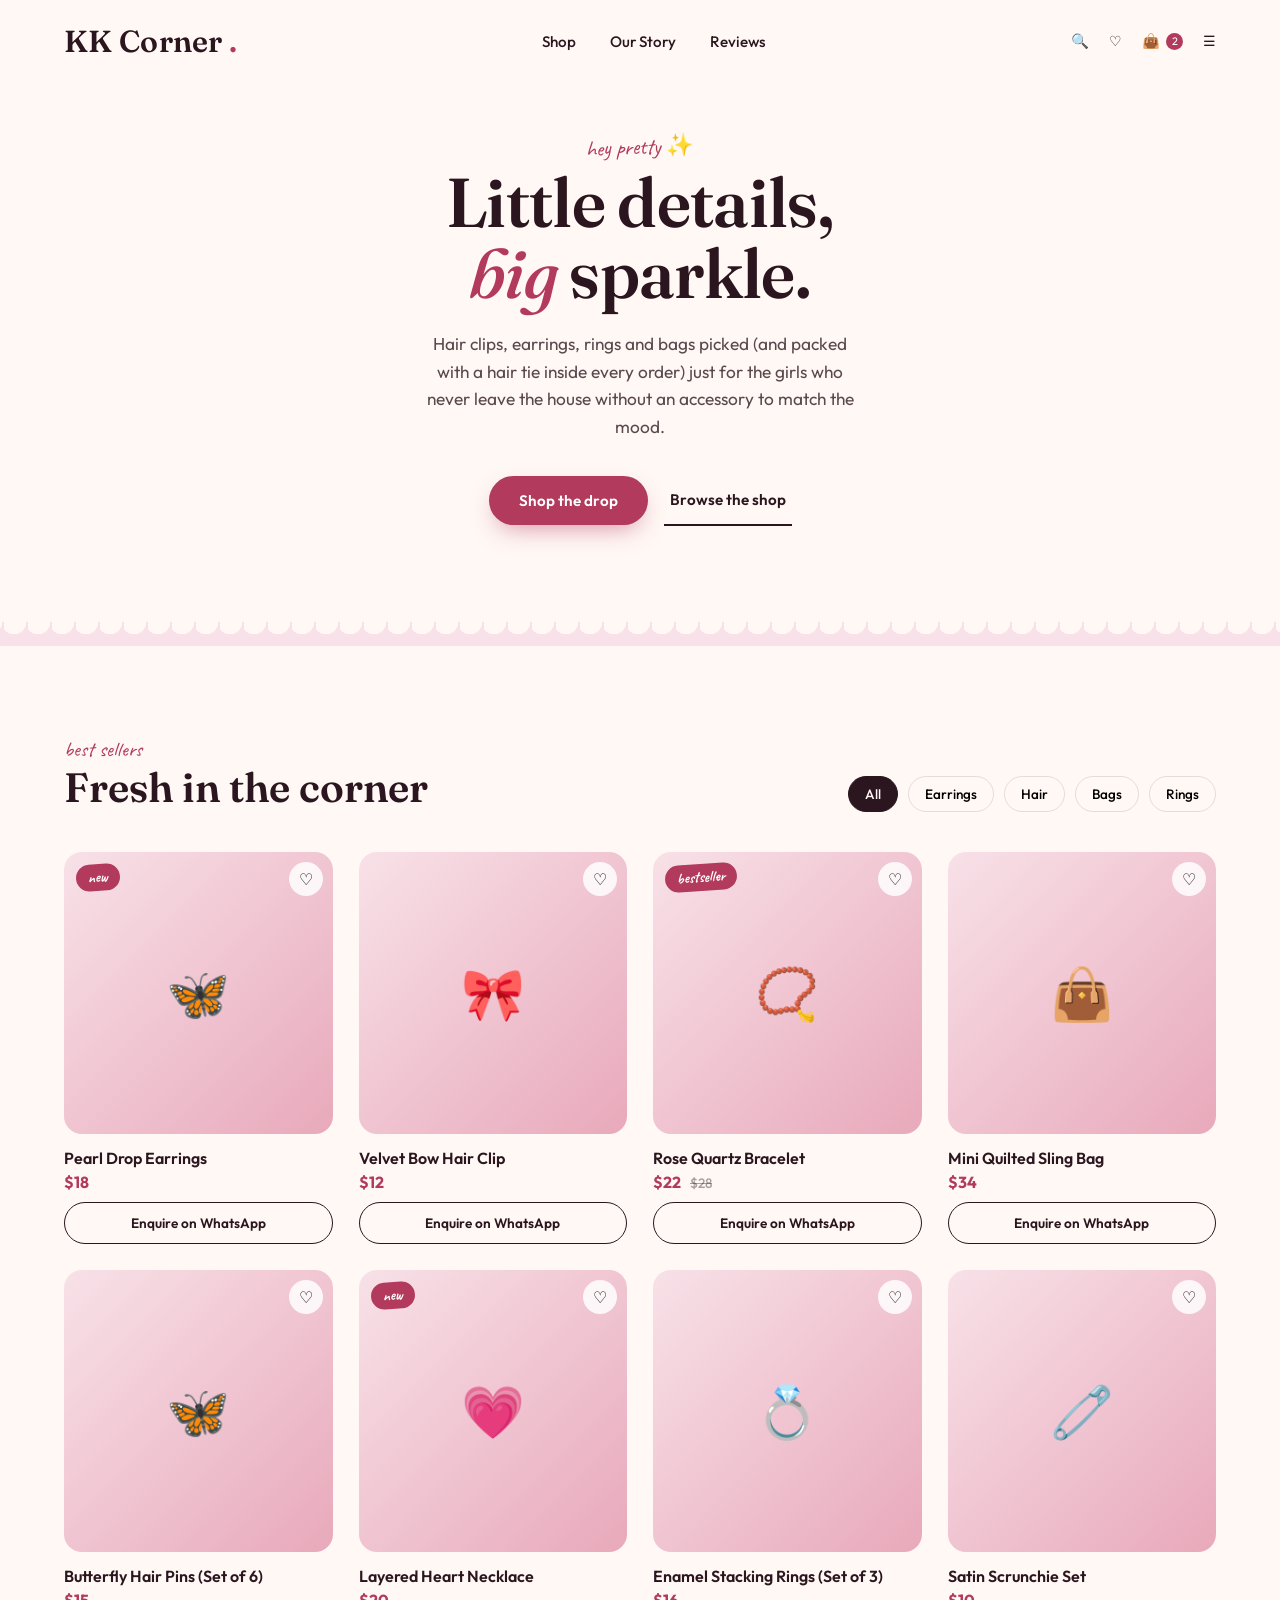
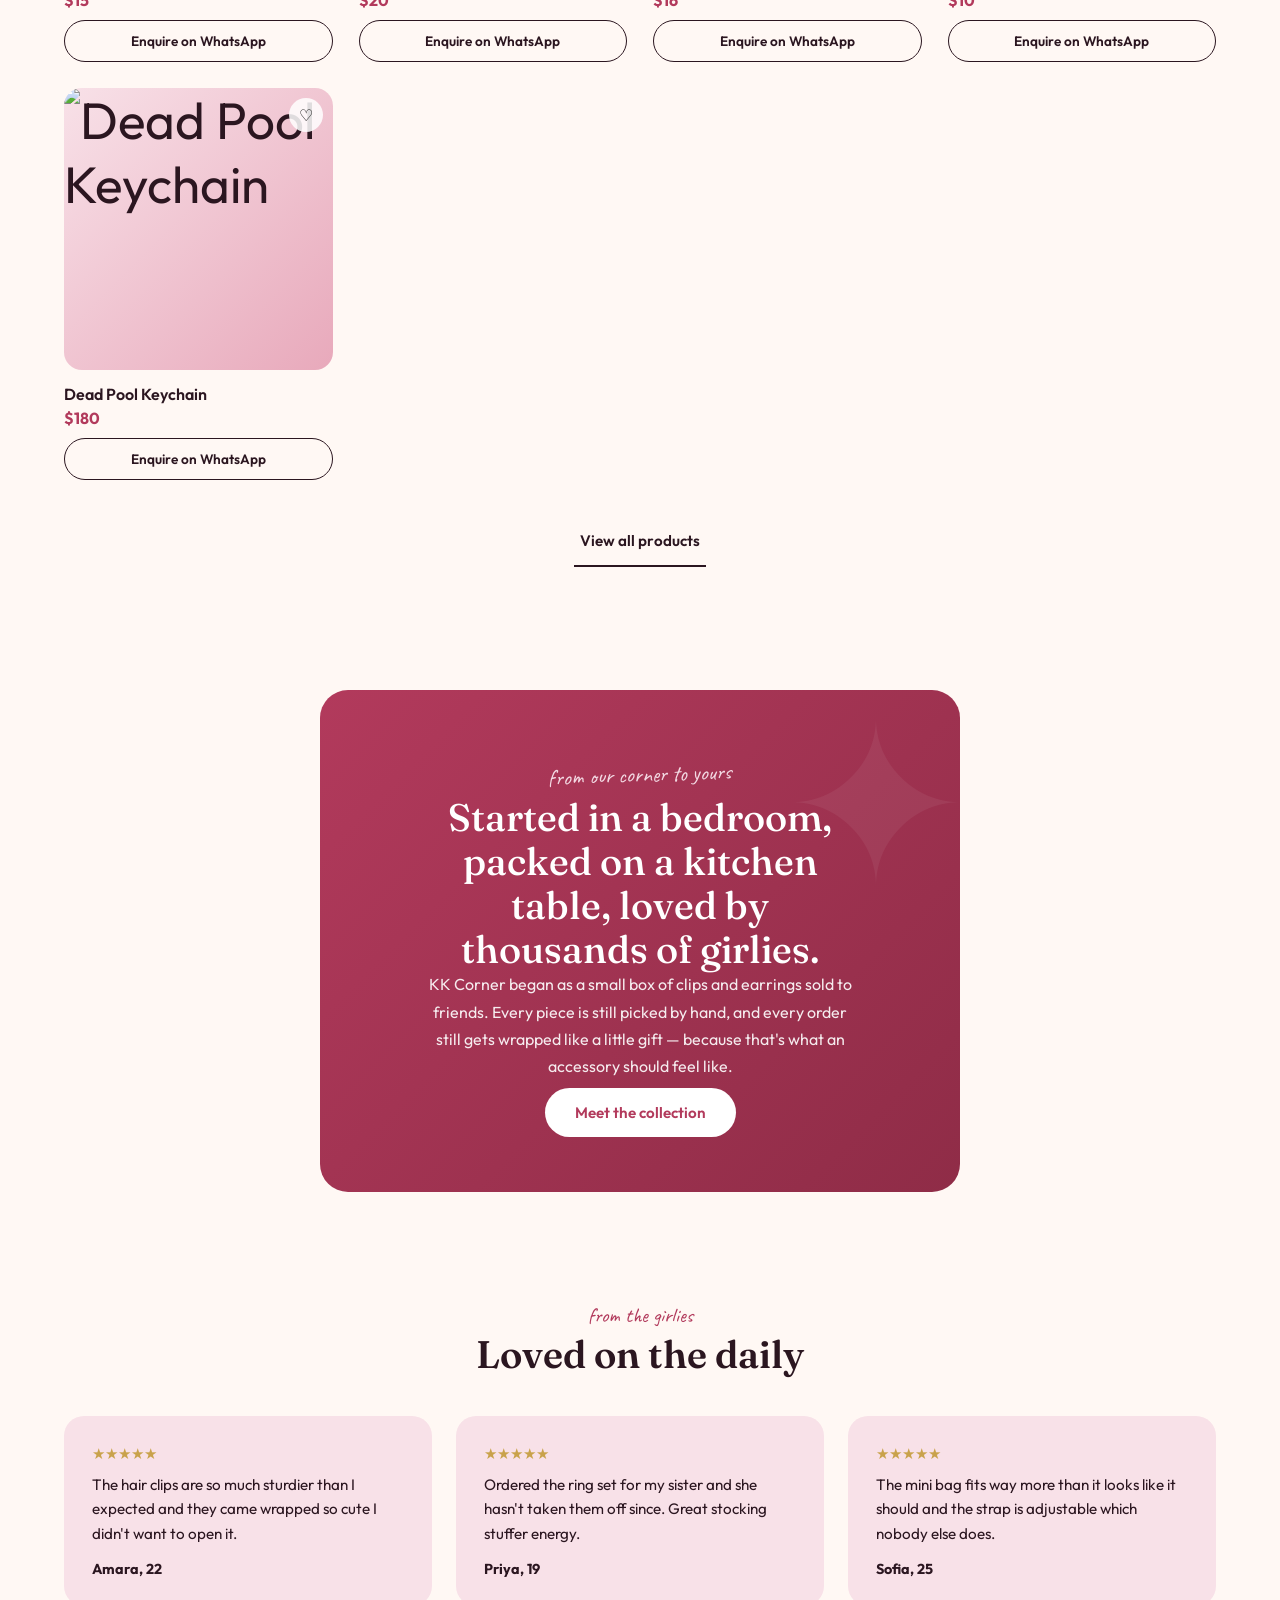
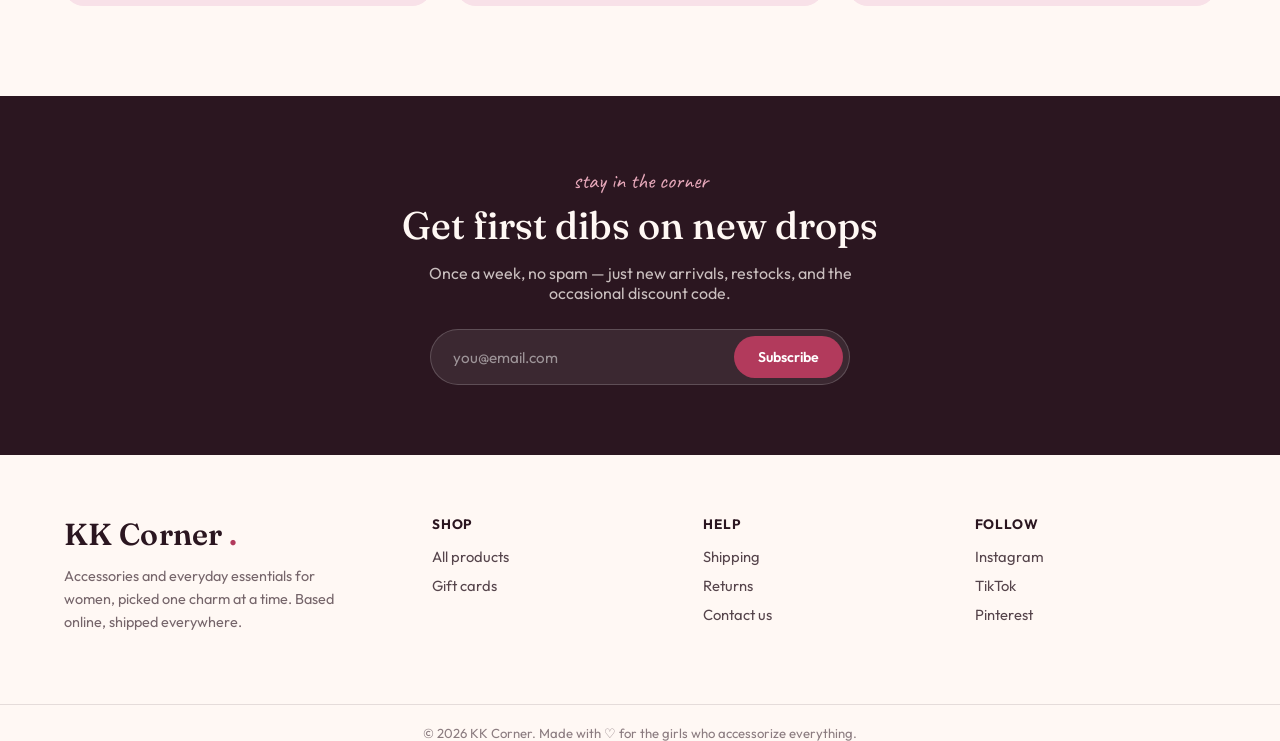
==== commit f8d8c41b: "Update product inquiry method to use WhatsApp link" ====
--- a/index.html
+++ b/index.html
@@ -151,6 +151,9 @@
         : (p.emoji || '✨');
       const tag = p.tag ? `<span class="tag">${p.tag}</span>` : '';
       const was = p.wasPrice ? `<span class="was">${money(p.wasPrice)}</span>` : '';
+      const waNumber = '9779816561504';
+      const waText = encodeURIComponent(`Hi! I'm interested in this product: ${p.name} (${money(p.price)}). Could you tell me more about it?`);
+      const waLink = `https://wa.me/${waNumber}?text=${waText}`;
       return `
         <div class="card">
           <a href="product.html?id=${encodeURIComponent(p.id)}">
@@ -162,7 +165,7 @@
             <h3>${p.name}</h3>
           </a>
           <div class="price">${money(p.price)} ${was}</div>
-          <button class="add-btn">Add to bag</button>
+          <a href="${waLink}" target="_blank" rel="noopener" class="add-btn" style="display:block; text-align:center;">Enquire on WhatsApp</a>
         </div>`;
     }
 
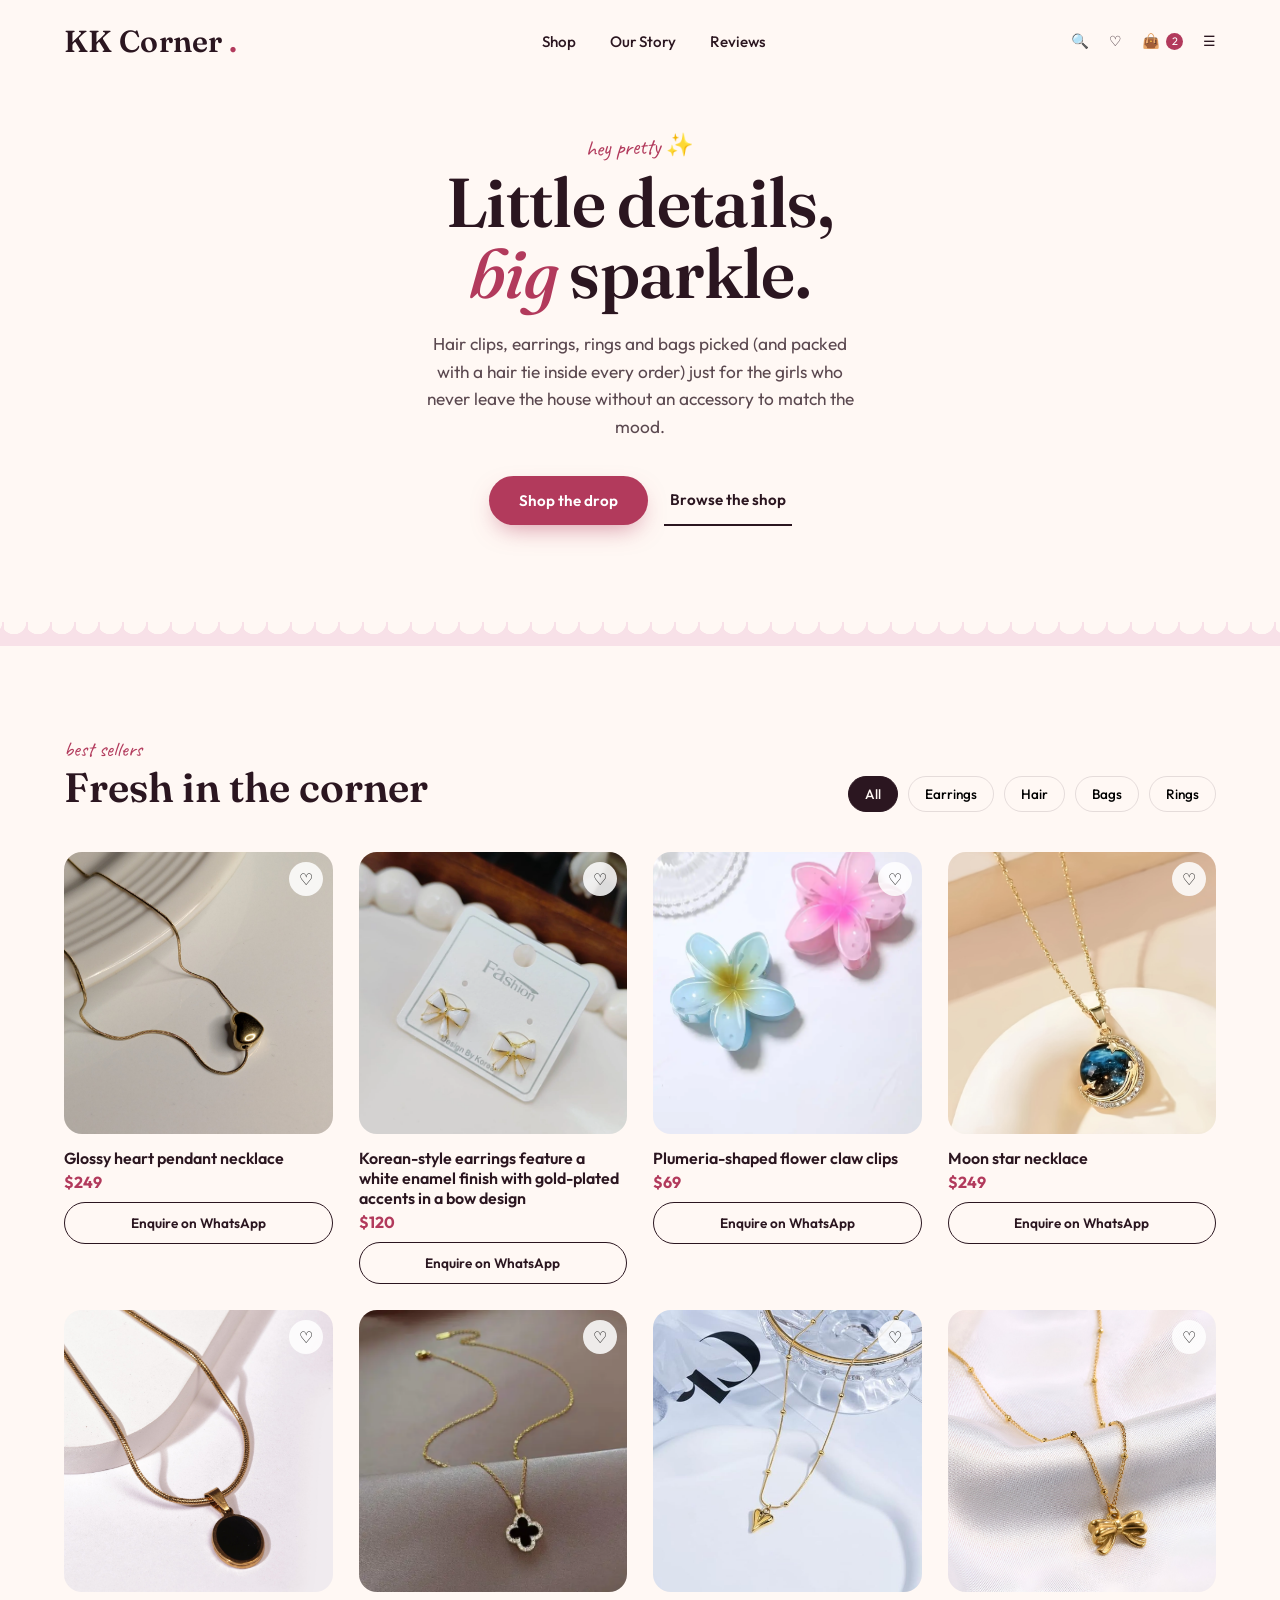
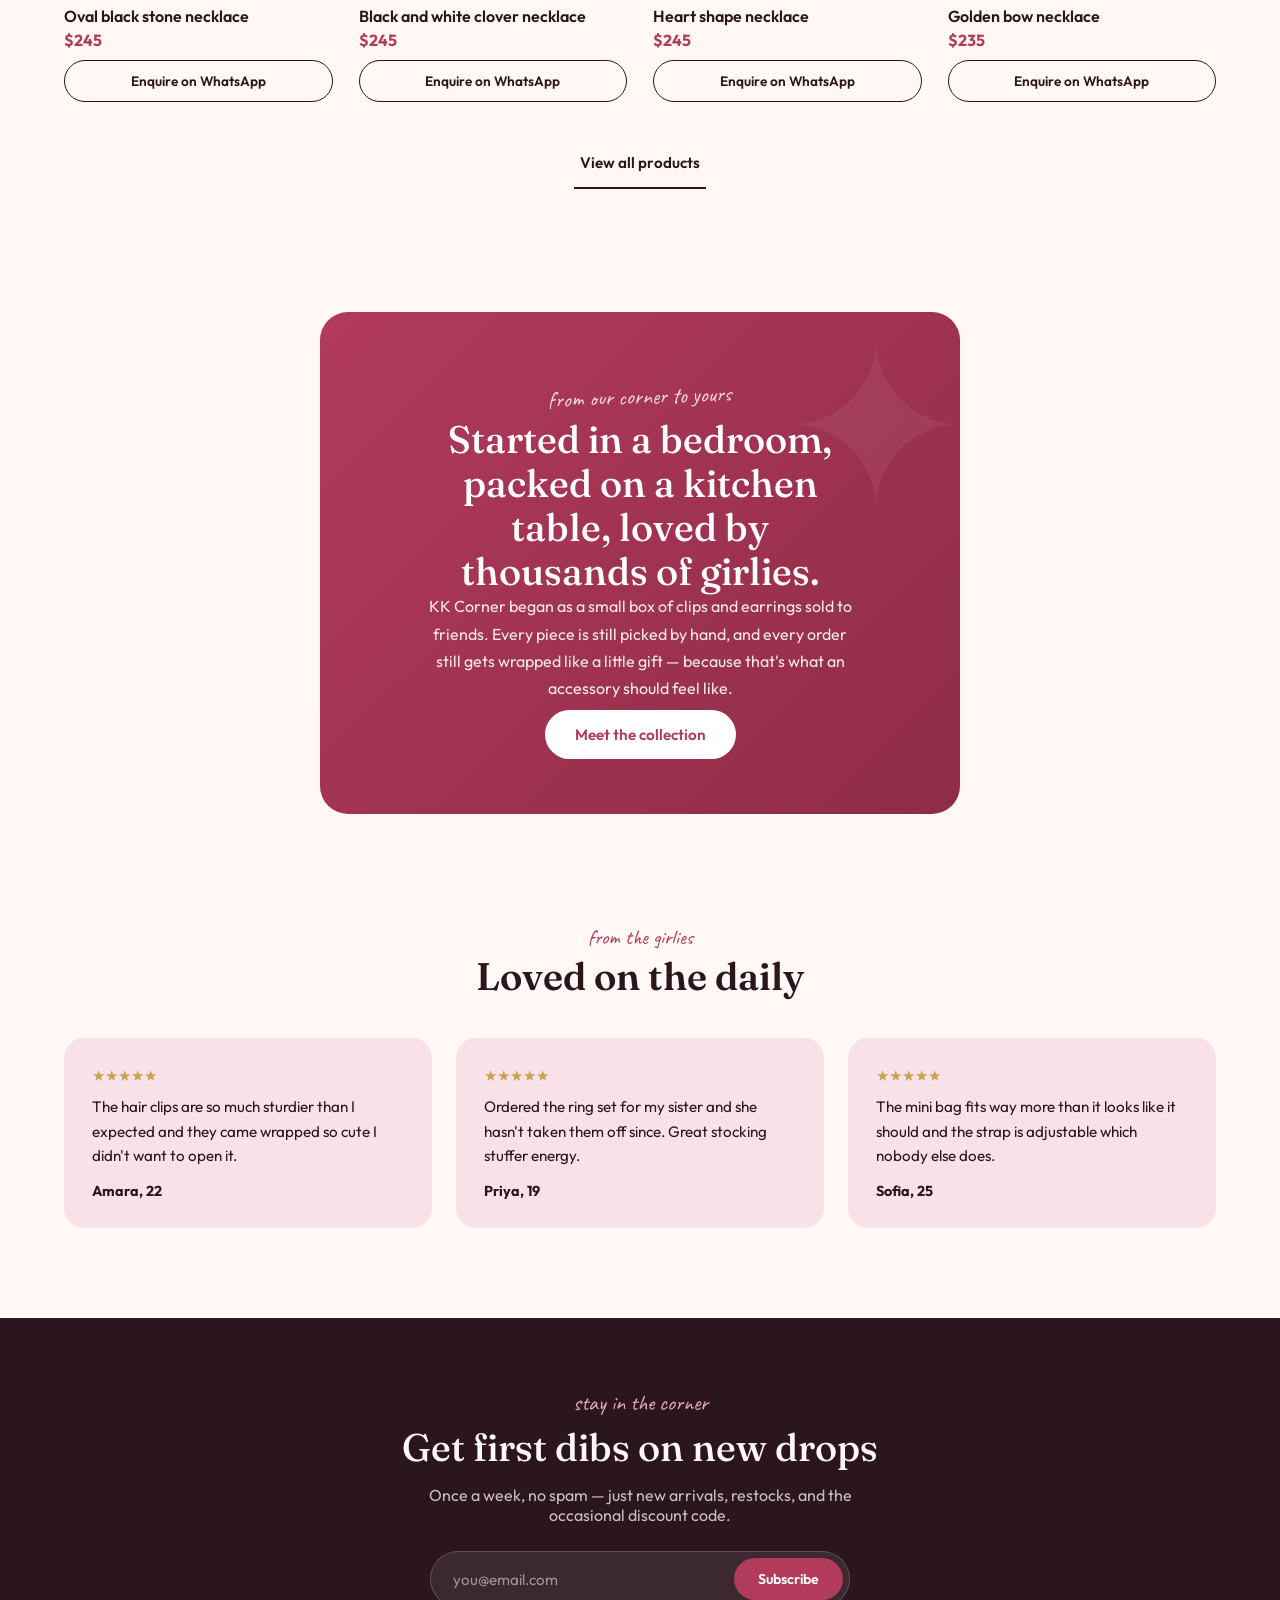
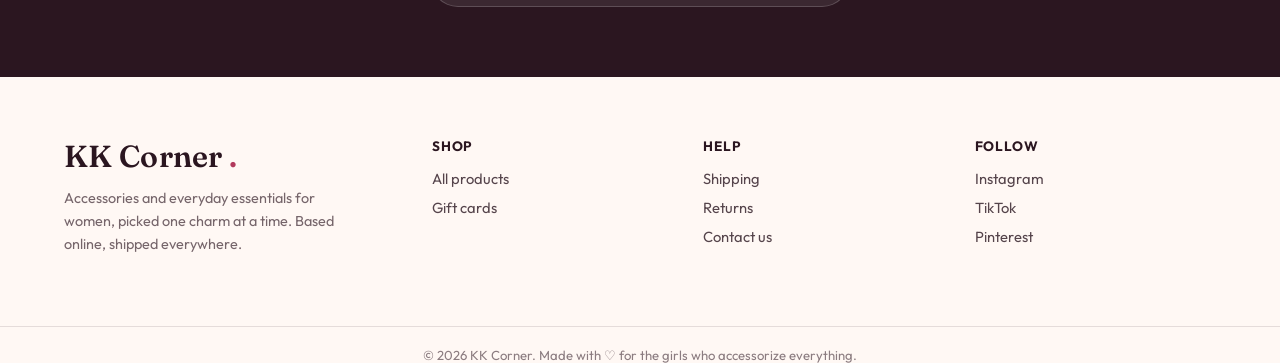
==== commit da2af280: "Update index.html" ====
--- a/index.html
+++ b/index.html
@@ -151,7 +151,7 @@
         : (p.emoji || '✨');
       const tag = p.tag ? `<span class="tag">${p.tag}</span>` : '';
       const was = p.wasPrice ? `<span class="was">${money(p.wasPrice)}</span>` : '';
-      const waNumber = '9779816561504';
+      const waNumber = '9779816277829';
       const waText = encodeURIComponent(`Hi! I'm interested in this product: ${p.name} (${money(p.price)}). Could you tell me more about it?`);
       const waLink = `https://wa.me/${waNumber}?text=${waText}`;
       return `
